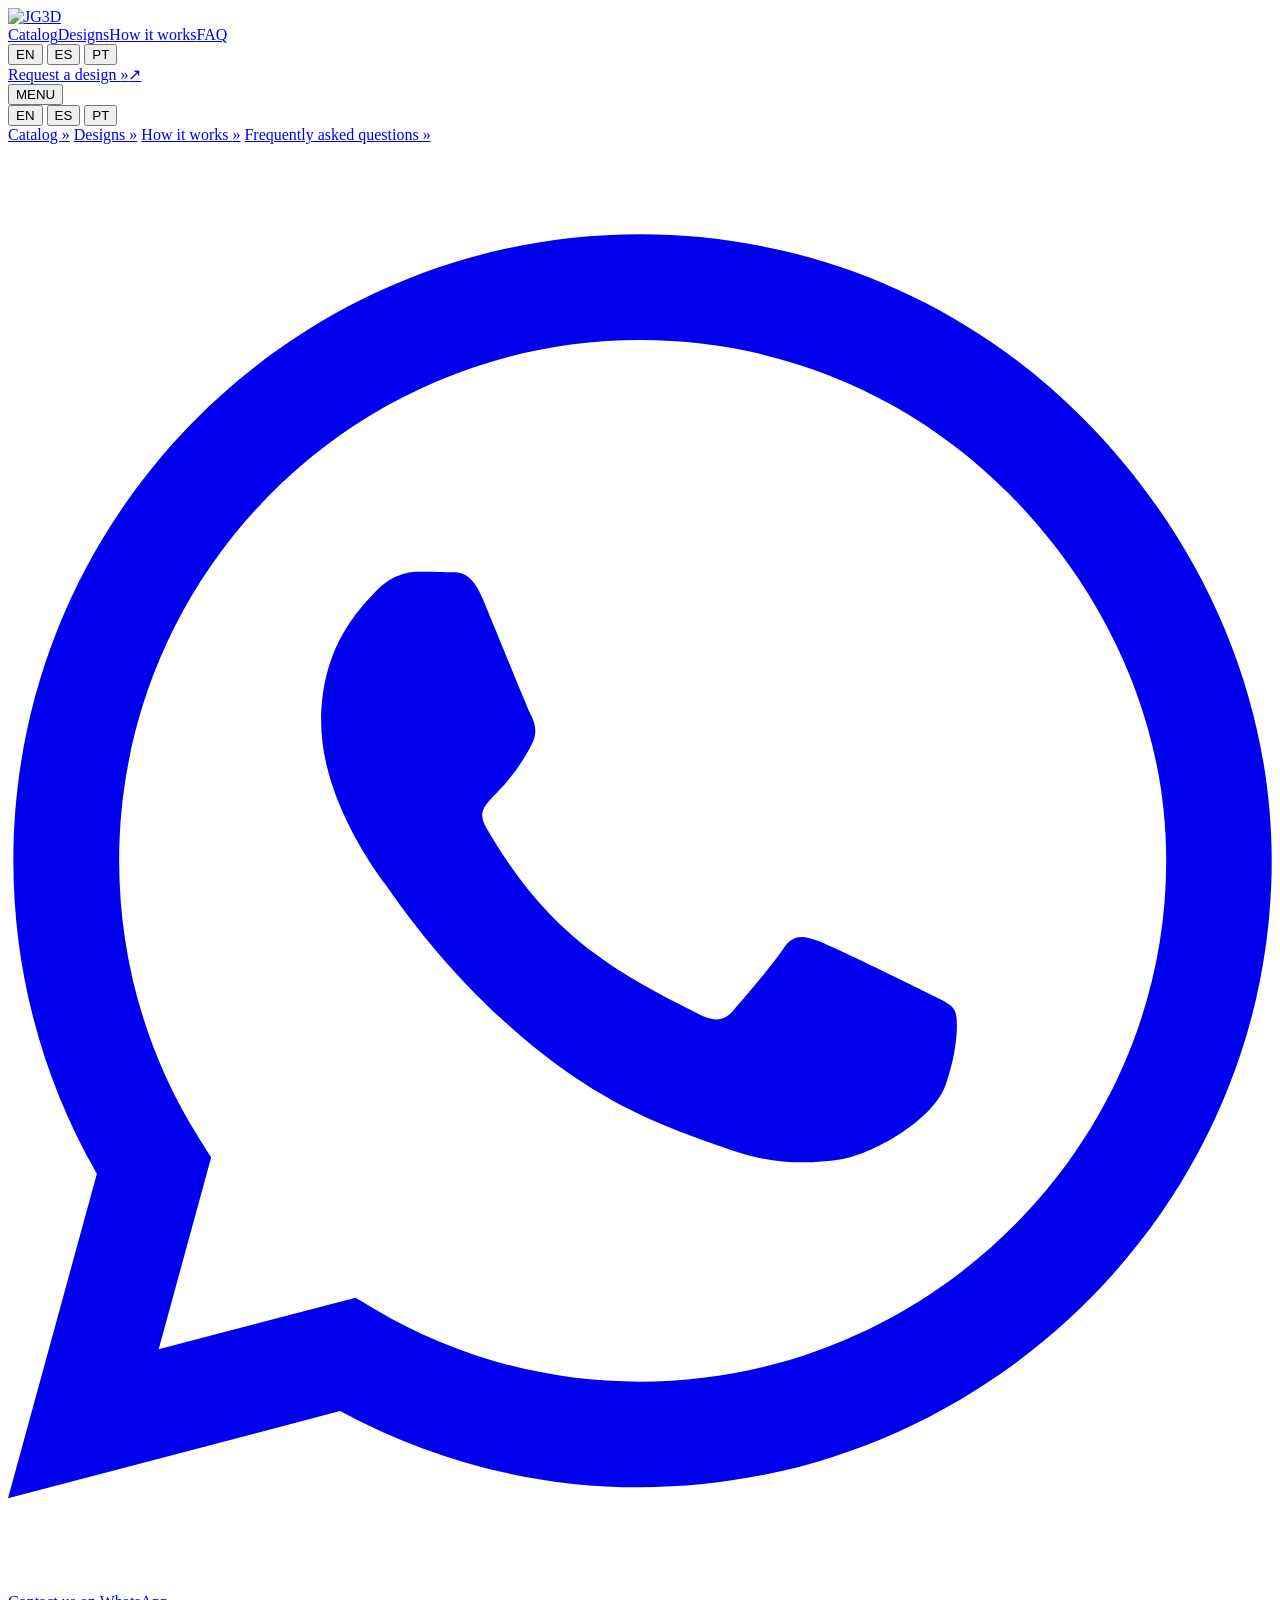
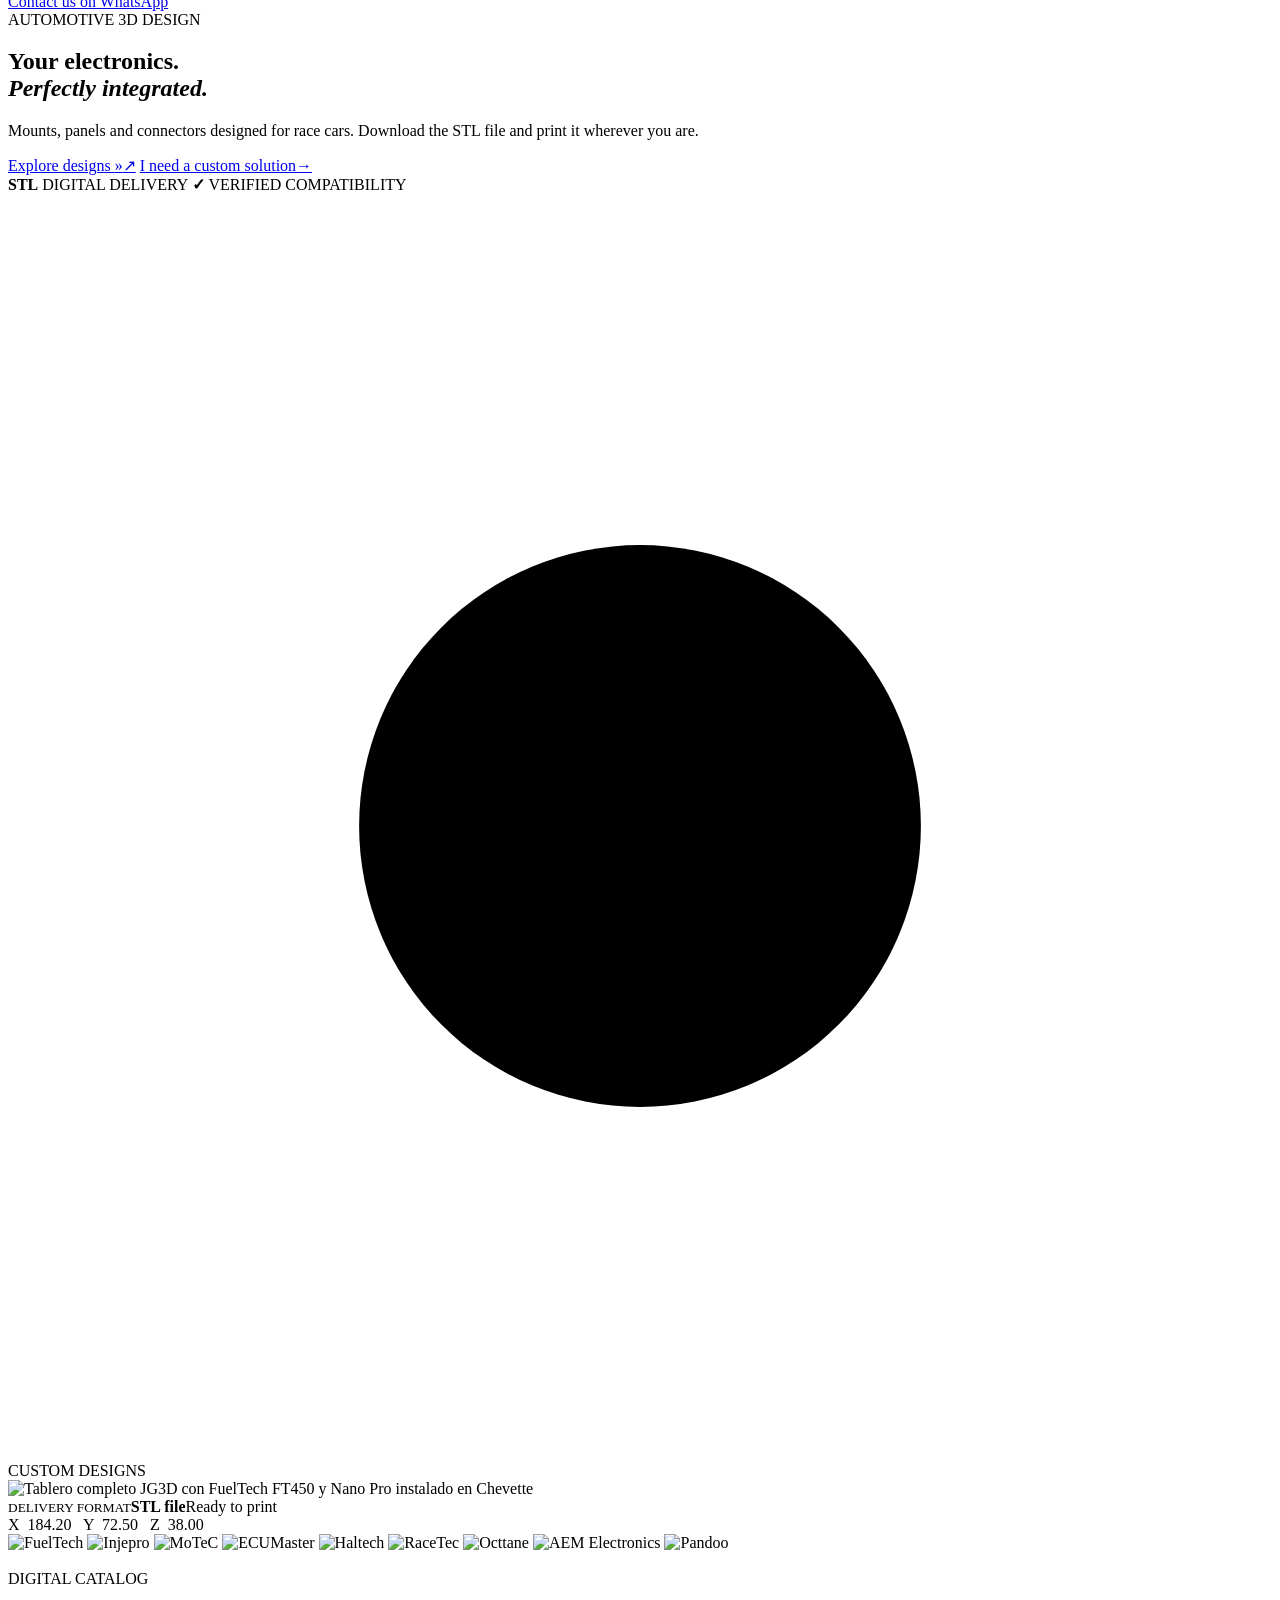
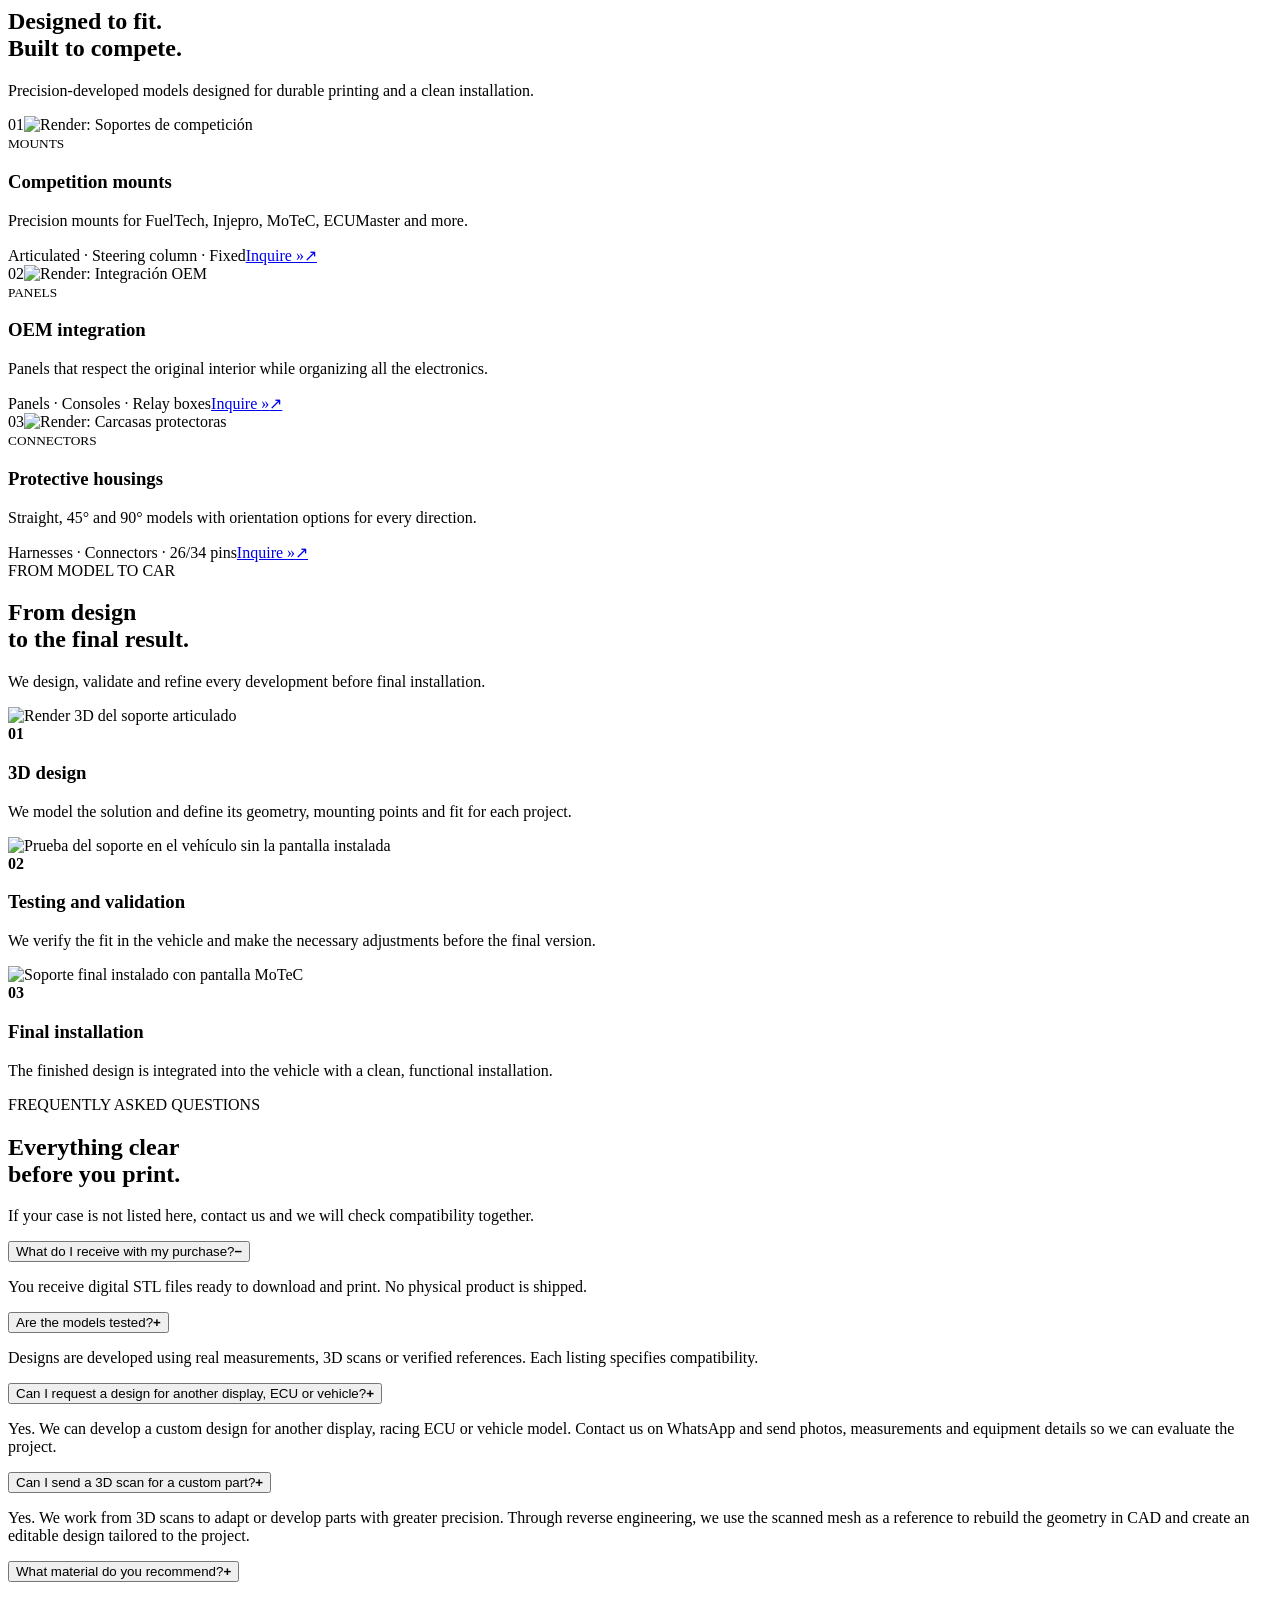
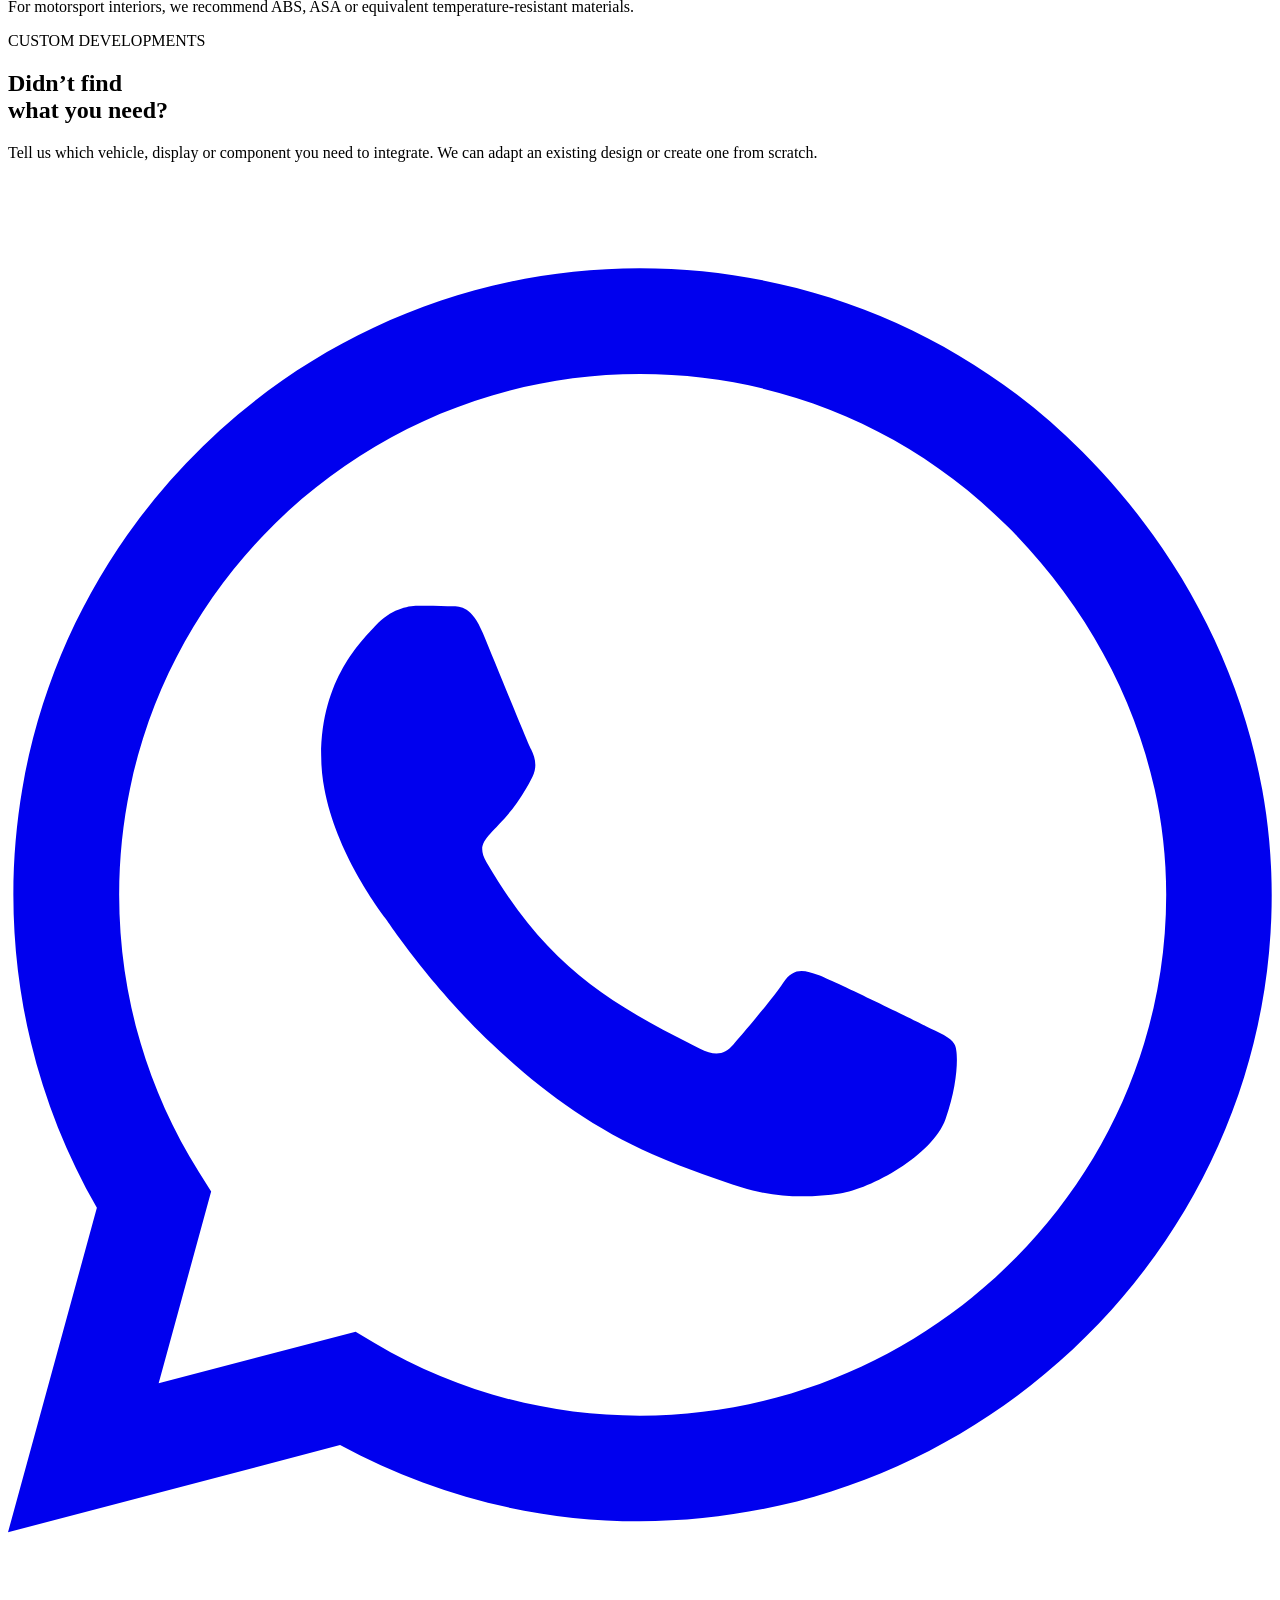
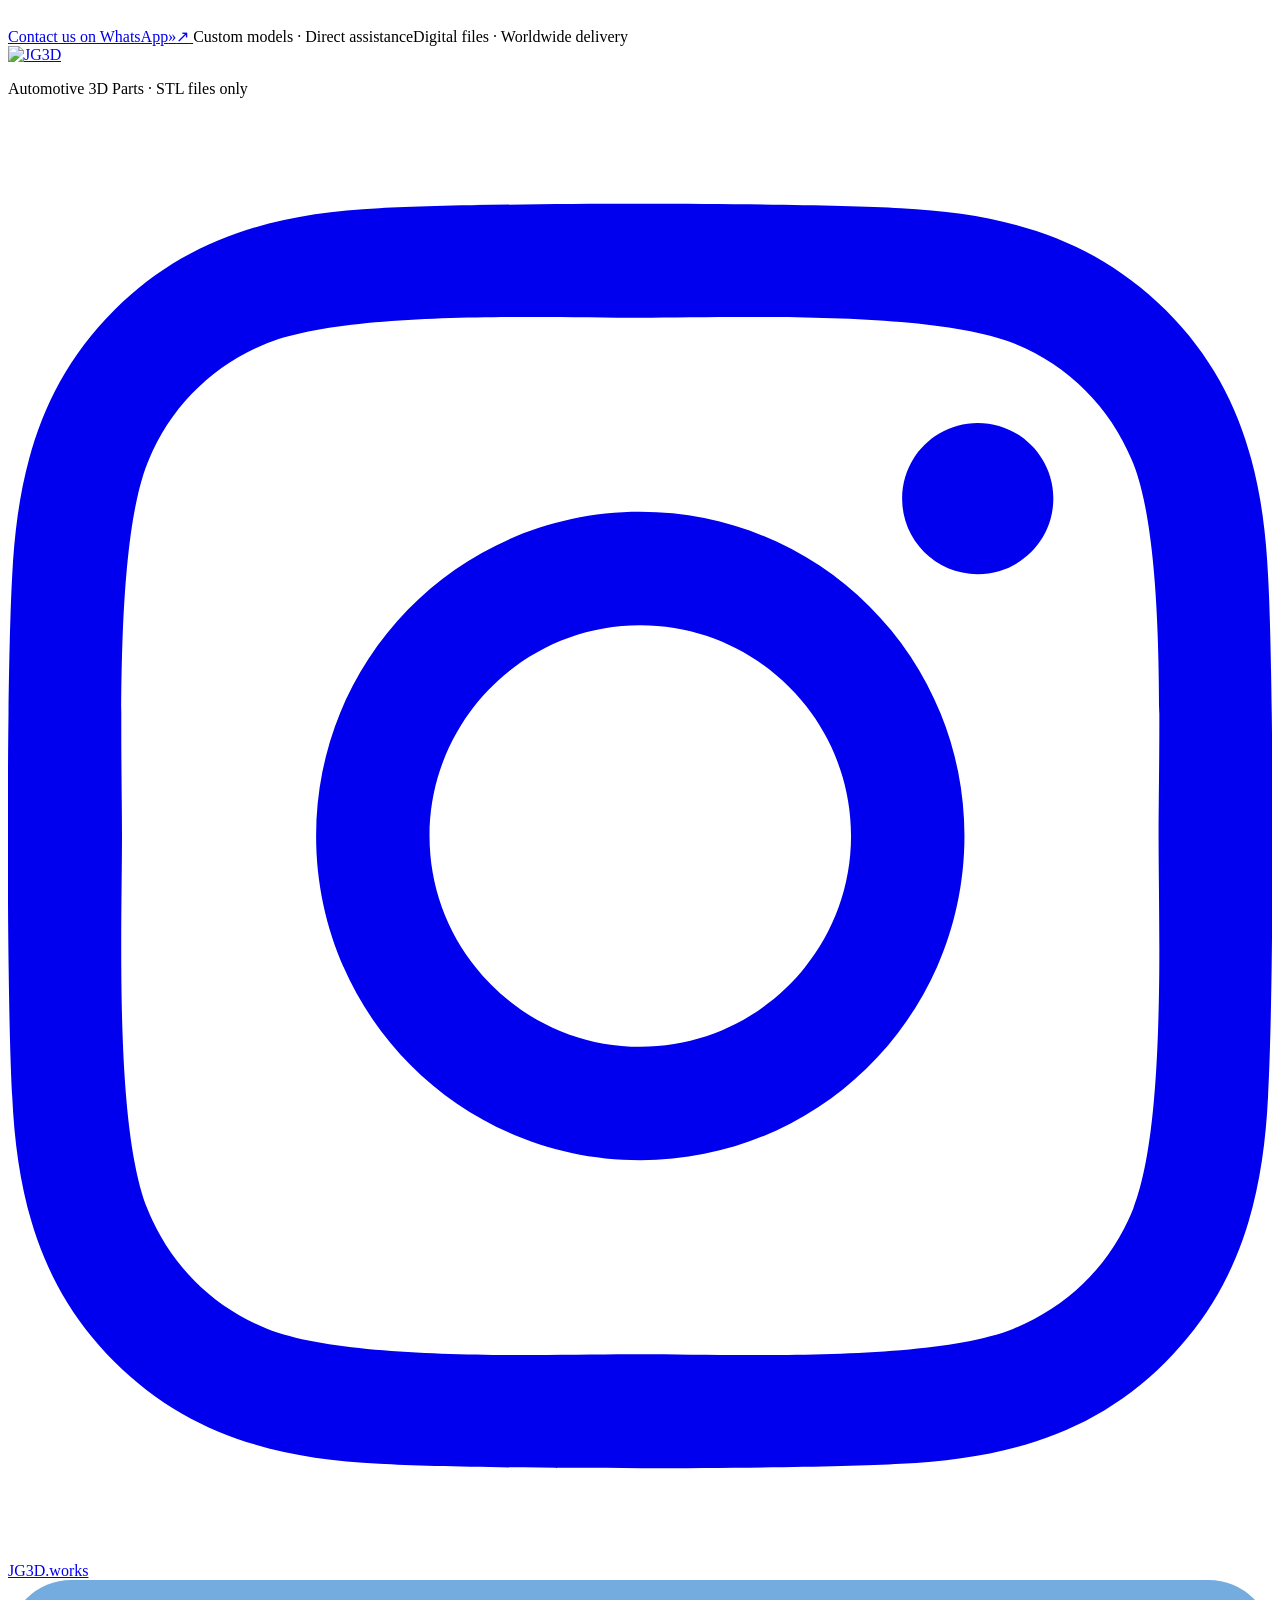
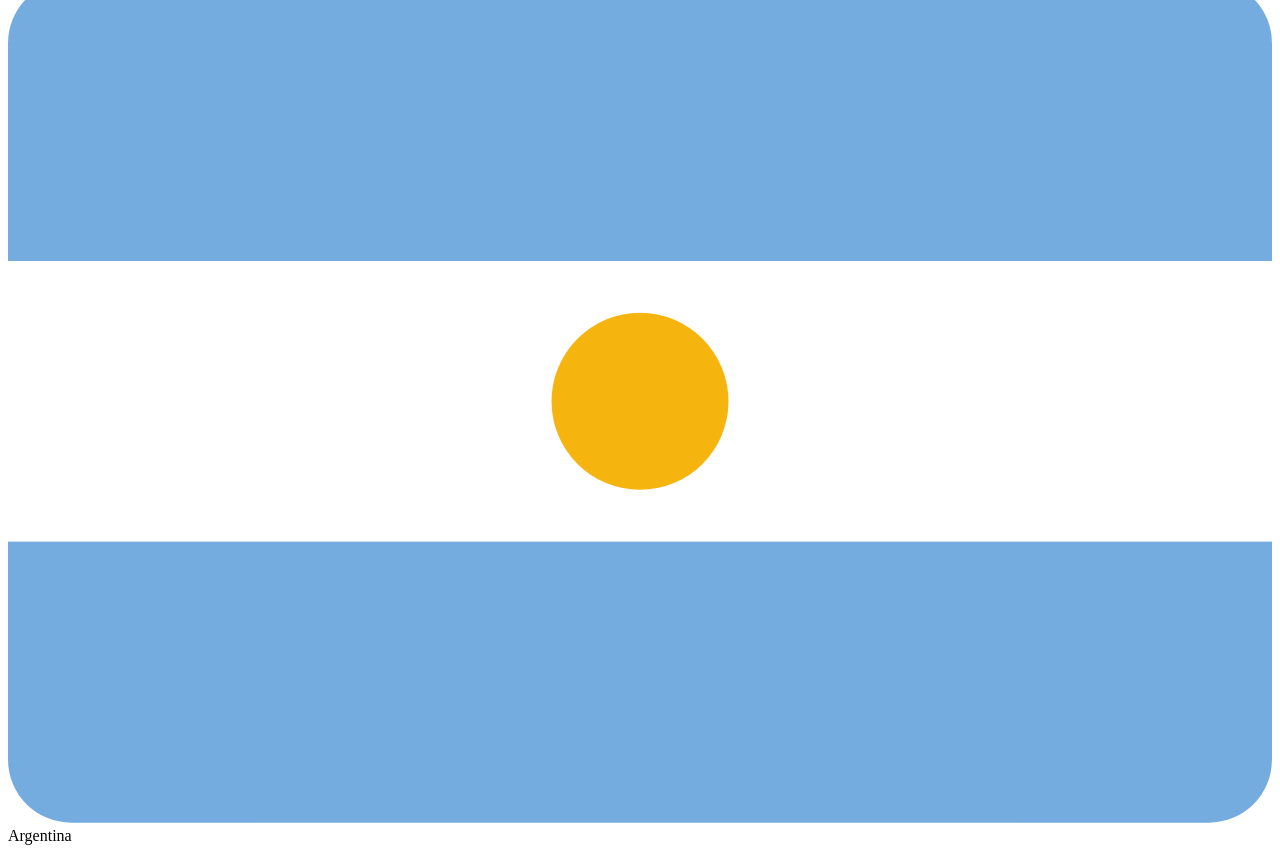
==== index.html @ 25d8c129 "Add files via upload" ====
<!doctype html>
<html lang="en">
<head>
  <meta charset="utf-8">
  <meta name="viewport" content="width=device-width, initial-scale=1">
  <meta name="description" content="Automotive mounts, panels and connectors designed in 3D. Ready-to-print STL files and custom developments.">
  <meta name="theme-color" content="#f3f1ec">
  <title>JG3D Works | Automotive 3D Design</title>
  <link rel="icon" href="favicon.svg" type="image/svg+xml">
  <link rel="stylesheet" href="styles.css">
  <script type="application/ld+json">
  {
    "@context": "https://schema.org",
    "@type": "Organization",
    "name": "JG3D Works",
    "alternateName": ["JG3D", "JG3Dworks", "JG3D.works"],
    "url": "https://jg3dworks.com/",
    "logo": "https://jg3dworks.com/assets/jg3d-logo.png",
    "sameAs": [
      "https://www.instagram.com/jg3d.works/"
    ]
  }
  </script>
  <script src="i18n.js" defer></script>
  <script src="script.js" defer></script>
</head>
<body>
  <main>
    <nav class="nav shell" aria-label="Navegación principal">
      <a class="brand brand-logo" href="#inicio" aria-label="JG3D inicio"><img src="assets/jg3d-logo.png" alt="JG3D"></a>
      <div class="navlinks">
        <a href="catalogo.html">Catálogo</a><a href="#productos">Diseños</a><a href="#proceso">Cómo funciona</a><a href="#faq">FAQ</a>
      </div>
      <div class="nav-actions">
        <div class="language-selector" role="group" aria-label="Language selector">
          <button type="button" data-language="en" aria-label="English">EN</button>
          <button type="button" data-language="es" aria-label="Español">ES</button>
          <button type="button" data-language="pt" aria-label="Português">PT</button>
        </div>
        <a class="button compact" href="#contacto">Pedir diseño <span class="arrow-symbol" aria-hidden="true"><span class="arrow-desktop">»</span><span class="arrow-mobile">↗</span></span></a>
      </div>
      <button class="mobile-menu-toggle" type="button" aria-expanded="false" aria-controls="mobile-menu">
        <span class="menu-label">MENÚ</span><span class="menu-icon" aria-hidden="true"><i></i><i></i><i></i></span>
      </button>
      <div class="mobile-menu-panel" id="mobile-menu">
        <div class="language-selector language-selector-mobile" role="group" aria-label="Language selector">
          <button type="button" data-language="en" aria-label="English">EN</button>
          <button type="button" data-language="es" aria-label="Español">ES</button>
          <button type="button" data-language="pt" aria-label="Português">PT</button>
        </div>
        <a href="catalogo.html">Catálogo <span class="mobile-menu-chevron" aria-hidden="true">»</span></a>
        <a href="#productos">Diseños <span class="mobile-menu-chevron" aria-hidden="true">»</span></a>
        <a href="#proceso">Cómo funciona <span class="mobile-menu-chevron" aria-hidden="true">»</span></a>
        <a href="#faq">Preguntas frecuentes <span class="mobile-menu-chevron" aria-hidden="true">»</span></a>
        <a class="mobile-menu-whatsapp" href="https://wa.me/5493517887769?text=Hola%20JG3D%2C%20quiero%20consultar%20por%20un%20modelo%20personalizado" target="_blank" rel="noreferrer">
          <svg viewBox="0 0 448 512" aria-hidden="true"><path fill="currentColor" d="M380.9 97.1C339 55.1 283.2 32 223.9 32c-122.4 0-222 99.6-222 222 0 39.1 10.2 77.3 29.6 111L0 480l117.7-30.9c32.4 17.7 68.9 27 106 27h.1c122.3 0 224.1-99.6 224.1-222 0-59.3-25.2-115-67-157zm-157 341.6c-33.2 0-65.7-8.9-94-25.8l-6.7-4-69.8 18.3L72 359.2l-4.4-7c-18.5-29.4-28.2-63.4-28.2-98.2 0-101.7 82.8-184.5 184.6-184.5 49.3 0 95.6 19.2 130.4 54.1 34.8 34.9 56.2 81.2 56.1 130.5 0 101.8-84.9 184.6-186.6 184.6zm101.2-138.2c-5.5-2.8-32.8-16.1-37.9-18-5.1-1.9-8.8-2.8-12.5 2.8-3.7 5.6-14.3 18-17.6 21.8-3.2 3.7-6.5 4.2-12 1.4-32.6-16.3-54-29.1-75.5-66-5.7-9.8 5.7-9.1 16.3-30.3 1.8-3.7.9-6.9-.5-9.7-1.4-2.8-12.5-30.1-17.1-41.2-4.5-10.8-9.1-9.3-12.5-9.5-3.2-.2-6.9-.2-10.6-.2-3.7 0-9.7 1.4-14.8 6.9-5.1 5.6-19.4 19-19.4 46.3 0 27.3 19.9 53.7 22.6 57.4 2.8 3.7 39.1 59.7 94.8 83.8 13.2 5.7 23.5 9.1 31.5 11.7 13.3 4.2 25.4 3.6 35 2.2 10.7-1.6 32.8-13.4 37.4-26.4 4.6-13 4.6-24.1 3.2-26.4-1.3-2.5-5-3.9-10.5-6.6z"></path></svg>
          Consultar por WhatsApp
        </a>
      </div>
    </nav>

    <section class="hero shell" id="inicio">
      <div class="hero-copy">
        <div class="eyebrow"><i></i> DISEÑO 3D AUTOMOTRIZ</div>
        <h1>Tu electrónica.<br><em>Perfectamente integrada.</em></h1>
        <p>Soportes, paneles y conectores diseñados para autos de competición. Descargá el archivo STL e imprimilo donde estés.</p>
        <div class="actions">
          <a class="button" href="#productos">Explorar diseños <span class="arrow-symbol" aria-hidden="true"><span class="arrow-desktop">»</span><span class="arrow-mobile">↗</span></span></a>
          <a class="text-link custom-design-link" href="#contacto"><span>Necesito algo personalizado</span><b aria-hidden="true">→</b></a>
        </div>
        <div class="trust">
          <span><b>STL</b> ENTREGA DIGITAL</span>
          <span><b>✓</b> COMPATIBILIDAD VERIFICADA</span>
          <span><b class="precision-target" aria-hidden="true"><svg viewBox="0 0 18 18"><circle cx="9" cy="9" r="4"></circle><path d="M9 1v4M9 13v4M1 9h4M13 9h4"></path></svg></b> DISEÑOS A MEDIDA</span>
        </div>
      </div>
      <div class="hero-visual">
        <div class="glow"></div>
        <img src="assets/hero-ft450-full-red.png" alt="Tablero completo JG3D con FuelTech FT450 y Nano Pro instalado en Chevette">
        <div class="float-card"><small>FORMATO DE ENTREGA</small><strong>Archivo STL</strong><span>Listo para imprimir</span></div>
        <div class="axis">X&nbsp; 184.20 &nbsp; Y&nbsp; 72.50 &nbsp; Z&nbsp; 38.00</div>
      </div>
    </section>

    <div class="ticker" aria-label="Marcas compatibles">
      <div class="ticker-track">
        <div class="ticker-group">
          <span class="ticker-brand ticker-fueltech"><i aria-hidden="true"></i><span class="ticker-logo"><img src="assets/brand-fueltech.png" alt="FuelTech"></span></span>
          <span class="ticker-brand ticker-injepro"><i aria-hidden="true"></i><span class="ticker-logo"><img src="assets/brand-injepro.png" alt="Injepro"></span></span>
          <span class="ticker-brand ticker-motec"><i aria-hidden="true"></i><span class="ticker-logo"><img src="assets/brand-motec.png" alt="MoTeC"></span></span>
          <span class="ticker-brand ticker-ecumaster"><i aria-hidden="true"></i><span class="ticker-logo"><img src="assets/brand-ecumaster.svg" alt="ECUMaster"></span></span>
          <span class="ticker-brand ticker-haltech"><i aria-hidden="true"></i><span class="ticker-logo"><img src="assets/brand-haltech.svg" alt="Haltech"></span></span>
          <span class="ticker-brand ticker-racetec"><i aria-hidden="true"></i><span class="ticker-logo"><img src="assets/brand-racetec.png" alt="RaceTec"></span></span>
          <span class="ticker-brand ticker-octtane"><i aria-hidden="true"></i><span class="ticker-logo"><img src="assets/brand-octtane.png" alt="Octtane"></span></span>
          <span class="ticker-brand ticker-aem"><i aria-hidden="true"></i><span class="ticker-logo"><img src="assets/brand-aem.png" alt="AEM Electronics"></span></span>
          <span class="ticker-brand ticker-pandoo"><i aria-hidden="true"></i><span class="ticker-logo"><img src="assets/brand-pandoo.png" alt="Pandoo"></span></span>
        </div>
        <div class="ticker-group" aria-hidden="true">
          <span class="ticker-brand ticker-fueltech"><i></i><span class="ticker-logo"><img src="assets/brand-fueltech.png" alt=""></span></span>
          <span class="ticker-brand ticker-injepro"><i></i><span class="ticker-logo"><img src="assets/brand-injepro.png" alt=""></span></span>
          <span class="ticker-brand ticker-motec"><i></i><span class="ticker-logo"><img src="assets/brand-motec.png" alt=""></span></span>
          <span class="ticker-brand ticker-ecumaster"><i></i><span class="ticker-logo"><img src="assets/brand-ecumaster.svg" alt=""></span></span>
          <span class="ticker-brand ticker-haltech"><i></i><span class="ticker-logo"><img src="assets/brand-haltech.svg" alt=""></span></span>
          <span class="ticker-brand ticker-racetec"><i></i><span class="ticker-logo"><img src="assets/brand-racetec.png" alt=""></span></span>
          <span class="ticker-brand ticker-octtane"><i></i><span class="ticker-logo"><img src="assets/brand-octtane.png" alt=""></span></span>
          <span class="ticker-brand ticker-aem"><i></i><span class="ticker-logo"><img src="assets/brand-aem.png" alt=""></span></span>
          <span class="ticker-brand ticker-pandoo"><i></i><span class="ticker-logo"><img src="assets/brand-pandoo.png" alt=""></span></span>
        </div>
      </div>
    </div>

    <section class="section shell" id="productos">
      <div class="section-head"><div><div class="eyebrow">CATÁLOGO DIGITAL</div><h2>Diseñado para encajar.<br>Creado para competir.</h2></div><p>Modelos desarrollados con precisión, pensados para una impresión resistente y una instalación limpia.</p></div>
      <div class="products">
        <article class="product">
          <div class="product-image"><span>01</span><img src="assets/support-real-red.png" alt="Render: Soportes de competición" loading="lazy"></div>
          <div class="product-info"><small>SOPORTES</small><h3>Soportes de competición</h3><p>Montajes precisos para FuelTech, Injepro, MoTeC, ECUMaster y más.</p><div><span>Articulados · De columna · Fijos</span><a href="#contacto">Consultar <span class="arrow-desktop" aria-hidden="true">»</span><span class="arrow-mobile" aria-hidden="true">↗</span></a></div></div>
        </article>
        <article class="product">
          <div class="product-image"><span>02</span><img src="assets/chevette-panel-red.png" alt="Render: Integración OEM" loading="lazy"></div>
          <div class="product-info"><small>PANELES</small><h3>Integración OEM</h3><p>Paneles que respetan el interior original y organizan toda la electrónica.</p><div><span>Paneles · Consolas · Cajas de relés</span><a href="#contacto">Consultar <span class="arrow-desktop" aria-hidden="true">»</span><span class="arrow-mobile" aria-hidden="true">↗</span></a></div></div>
        </article>
        <article class="product">
          <div class="product-image"><span>03</span><img src="assets/harness-real-red.png" alt="Render: Carcasas protectoras" loading="lazy"></div>
          <div class="product-info"><small>CONECTORES</small><h3>Carcasas protectoras</h3><p>Modelos rectos, a 45° y 90° con orientación disponible para todas las direcciones.</p><div><span>Ramales · Conectores · 26/34 vías</span><a href="#contacto">Consultar <span class="arrow-desktop" aria-hidden="true">»</span><span class="arrow-mobile" aria-hidden="true">↗</span></a></div></div>
        </article>
      </div>
    </section>

    <section class="process" id="proceso"><div class="shell">
      <div class="section-head light"><div><div class="eyebrow">DEL MODELO AL AUTO</div><h2>Del diseño<br>al resultado final.</h2></div><p>Diseñamos, validamos y ajustamos cada desarrollo antes de llegar a la instalación final.</p></div>
      <div class="steps process-steps">
        <div class="step process-step process-step-1"><div class="step-image"><img class="step-image-main" src="assets/process-01.webp" alt="Render 3D del soporte articulado" loading="lazy"></div><i class="step-line"></i><b>01</b><h3>Diseño 3D</h3><p>Modelamos la solución y definimos geometría, fijaciones y ajuste para cada proyecto.</p></div>
        <div class="step process-step process-step-2"><div class="step-image step-image-portrait"><img class="step-image-main" src="assets/process-02.webp" alt="Prueba del soporte en el vehículo sin la pantalla instalada" loading="lazy"></div><i class="step-line"></i><b>02</b><h3>Prueba y validación</h3><p>Comprobamos el encastre en el vehículo y realizamos los ajustes necesarios antes de la versión final.</p></div>
        <div class="step process-step process-step-3"><div class="step-image"><img class="step-image-main" src="assets/process-03.webp" alt="Soporte final instalado con pantalla MoTeC" loading="lazy"></div><i class="step-line"></i><b>03</b><h3>Instalación final</h3><p>El diseño terminado queda integrado en el vehículo, con una instalación limpia y funcional.</p></div>
      </div>
    </div></section>

    <section class="section faq shell" id="faq">
      <div><div class="eyebrow">PREGUNTAS FRECUENTES</div><h2>Todo claro antes<br>de imprimir.</h2><p>Si tu caso no aparece acá, escribinos y revisamos juntos la compatibilidad.</p></div>
      <div class="accordion">
        <div class="faq-item open"><button type="button" aria-expanded="true" aria-controls="faq-answer-0"><span>¿Qué recibo con la compra?</span><b aria-hidden="true">−</b></button><div class="faq-answer open" id="faq-answer-0"><div><p>Recibís archivos STL digitales listos para descargar e imprimir. No se envía un producto físico.</p></div></div></div>
        <div class="faq-item"><button type="button" aria-expanded="false" aria-controls="faq-answer-1"><span>¿Los modelos están probados?</span><b aria-hidden="true">+</b></button><div class="faq-answer" id="faq-answer-1"><div><p>Los diseños se desarrollan con medidas reales, escaneos 3D o referencias verificadas. Cada publicación indica su compatibilidad.</p></div></div></div>
        <div class="faq-item"><button type="button" aria-expanded="false" aria-controls="faq-answer-2"><span>¿Puedo pedir un diseño para otra pantalla, ECU o vehículo?</span><b aria-hidden="true">+</b></button><div class="faq-answer" id="faq-answer-2"><div><p>Sí. Podemos desarrollar un diseño personalizado para otra pantalla, computadora de competición o modelo de vehículo. Contactanos por WhatsApp y envianos fotos, medidas y los detalles del equipo para evaluar el proyecto.</p></div></div></div>
        <div class="faq-item"><button type="button" aria-expanded="false" aria-controls="faq-answer-3"><span>¿Puedo enviar un escaneo 3D para desarrollar una pieza personalizada?</span><b aria-hidden="true">+</b></button><div class="faq-answer" id="faq-answer-3"><div><p>Sí. Trabajamos a partir de escaneos 3D para adaptar o desarrollar piezas con mayor precisión. Mediante ingeniería inversa, utilizamos la malla escaneada como referencia para reconstruir la geometría en CAD y crear un diseño editable, ajustado a las necesidades del proyecto.</p></div></div></div>
        <div class="faq-item"><button type="button" aria-expanded="false" aria-controls="faq-answer-4"><span>¿Qué material recomiendan?</span><b aria-hidden="true">+</b></button><div class="faq-answer" id="faq-answer-4"><div><p>Para interiores de competición recomendamos ABS, ASA o materiales equivalentes resistentes a temperatura.</p></div></div></div>
      </div>
    </section>

    <section class="contact shell" id="contacto">
      <div class="contact-copy"><div class="eyebrow"><i></i> DESARROLLOS PERSONALIZADOS</div><h2>¿No encontraste<br>lo que buscabas?</h2><p>Contanos qué vehículo, pantalla o componente necesitás integrar. Podemos adaptar un diseño o crear uno desde cero.</p></div>
      <div class="contact-actions">
        <a class="button light-button whatsapp-button" href="https://wa.me/5493517887769?text=Hola%20JG3D%2C%20quiero%20consultar%20por%20un%20modelo%20personalizado" target="_blank" rel="noreferrer">
          <svg viewBox="0 0 448 512" aria-hidden="true"><path fill="currentColor" d="M380.9 97.1C339 55.1 283.2 32 223.9 32c-122.4 0-222 99.6-222 222 0 39.1 10.2 77.3 29.6 111L0 480l117.7-30.9c32.4 17.7 68.9 27 106 27h.1c122.3 0 224.1-99.6 224.1-222 0-59.3-25.2-115-67-157zm-157 341.6c-33.2 0-65.7-8.9-94-25.8l-6.7-4-69.8 18.3L72 359.2l-4.4-7c-18.5-29.4-28.2-63.4-28.2-98.2 0-101.7 82.8-184.5 184.6-184.5 49.3 0 95.6 19.2 130.4 54.1 34.8 34.9 56.2 81.2 56.1 130.5 0 101.8-84.9 184.6-186.6 184.6zm101.2-138.2c-5.5-2.8-32.8-16.1-37.9-18-5.1-1.9-8.8-2.8-12.5 2.8-3.7 5.6-14.3 18-17.6 21.8-3.2 3.7-6.5 4.2-12 1.4-32.6-16.3-54-29.1-75.5-66-5.7-9.8 5.7-9.1 16.3-30.3 1.8-3.7.9-6.9-.5-9.7-1.4-2.8-12.5-30.1-17.1-41.2-4.5-10.8-9.1-9.3-12.5-9.5-3.2-.2-6.9-.2-10.6-.2-3.7 0-9.7 1.4-14.8 6.9-5.1 5.6-19.4 19-19.4 46.3 0 27.3 19.9 53.7 22.6 57.4 2.8 3.7 39.1 59.7 94.8 83.8 13.2 5.7 23.5 9.1 31.5 11.7 13.3 4.2 25.4 3.6 35 2.2 10.7-1.6 32.8-13.4 37.4-26.4 4.6-13 4.6-24.1 3.2-26.4-1.3-2.5-5-3.9-10.5-6.6z"></path></svg>
          <span>Consultar por WhatsApp</span><span class="arrow-symbol" aria-hidden="true"><span class="arrow-desktop">»</span><span class="arrow-mobile">↗</span></span>
        </a>
        <span>Modelos personalizados · Atención directa</span><span>Archivos digitales · Entrega global</span>
      </div>
    </section>

    <footer class="footer shell">
      <a class="brand brand-logo footer-logo" href="#inicio"><img src="assets/jg3d-logo.png" alt="JG3D"></a>
      <p>Automotive 3D Parts · STL files only</p>
      <div class="footer-social">
        <a class="instagram-link" href="https://instagram.com/JG3D.works" target="_blank" rel="noreferrer" aria-label="Abrir JG3D.works en Instagram"><svg class="instagram-icon" viewBox="0 0 448 512" aria-hidden="true"><path fill="currentColor" d="M224.1 141c-63.6 0-114.9 51.3-114.9 114.9s51.3 114.9 114.9 114.9S339 319.5 339 255.9 287.7 141 224.1 141zm0 189.6c-41.1 0-74.7-33.5-74.7-74.7s33.5-74.7 74.7-74.7 74.7 33.5 74.7 74.7-33.6 74.7-74.7 74.7zm146.4-194.3c0 14.9-12 26.8-26.8 26.8-14.9 0-26.8-12-26.8-26.8s12-26.8 26.8-26.8 26.8 12 26.8 26.8zm76.1 27.2c-1.7-35.9-9.9-67.7-36.2-93.9-26.2-26.2-58-34.4-93.9-36.2-37-2.1-147.9-2.1-184.9 0-35.8 1.7-67.6 9.9-93.9 36.1S3.3 127.5 1.5 163.4c-2.1 37-2.1 147.9 0 184.9 1.7 35.9 9.9 67.7 36.2 93.9s58 34.4 93.9 36.2c37 2.1 147.9 2.1 184.9 0 35.9-1.7 67.7-9.9 93.9-36.2 26.2-26.2 34.4-58 36.2-93.9 2.1-37 2.1-147.8 0-184.8zM398.8 388c-7.8 19.6-22.9 34.7-42.6 42.6-29.5 11.7-99.5 9-132.1 9s-102.7 2.6-132.1-9c-19.6-7.8-34.7-22.9-42.6-42.6-11.7-29.5-9-99.5-9-132.1s-2.6-102.7 9-132.1c7.8-19.6 22.9-34.7 42.6-42.6 29.5-11.7 99.5-9 132.1-9s102.7-2.6 132.1 9c19.6 7.8 34.7 22.9 42.6 42.6 11.7 29.5 9 99.5 9 132.1s2.7 102.7-9 132.1z"></path></svg><span>JG3D.works</span></a>
        <span class="country"><svg class="argentina-flag" viewBox="0 0 30 20" role="img" aria-label="Bandera de Argentina"><rect width="30" height="20" rx="1.5" fill="#74ACDF"></rect><rect y="6.67" width="30" height="6.66" fill="#fff"></rect><circle cx="15" cy="10" r="2.1" fill="#F6B40E"></circle></svg>Argentina</span>
      </div>
    </footer>
  </main>
  <!--Start of Tawk.to Script-->
<script type="text/javascript">
var Tawk_API=Tawk_API||{}, Tawk_LoadStart=new Date();
(function(){
var s1=document.createElement("script"),s0=document.getElementsByTagName("script")[0];
s1.async=true;
s1.src='https://embed.tawk.to/6a5f9734fbe1311d44c8bfa2/1ju2md9vf';
s1.charset='UTF-8';
s1.setAttribute('crossorigin','*');
s0.parentNode.insertBefore(s1,s0);
})();
</script>
<!--End of Tawk.to Script-->
</body>
</html>
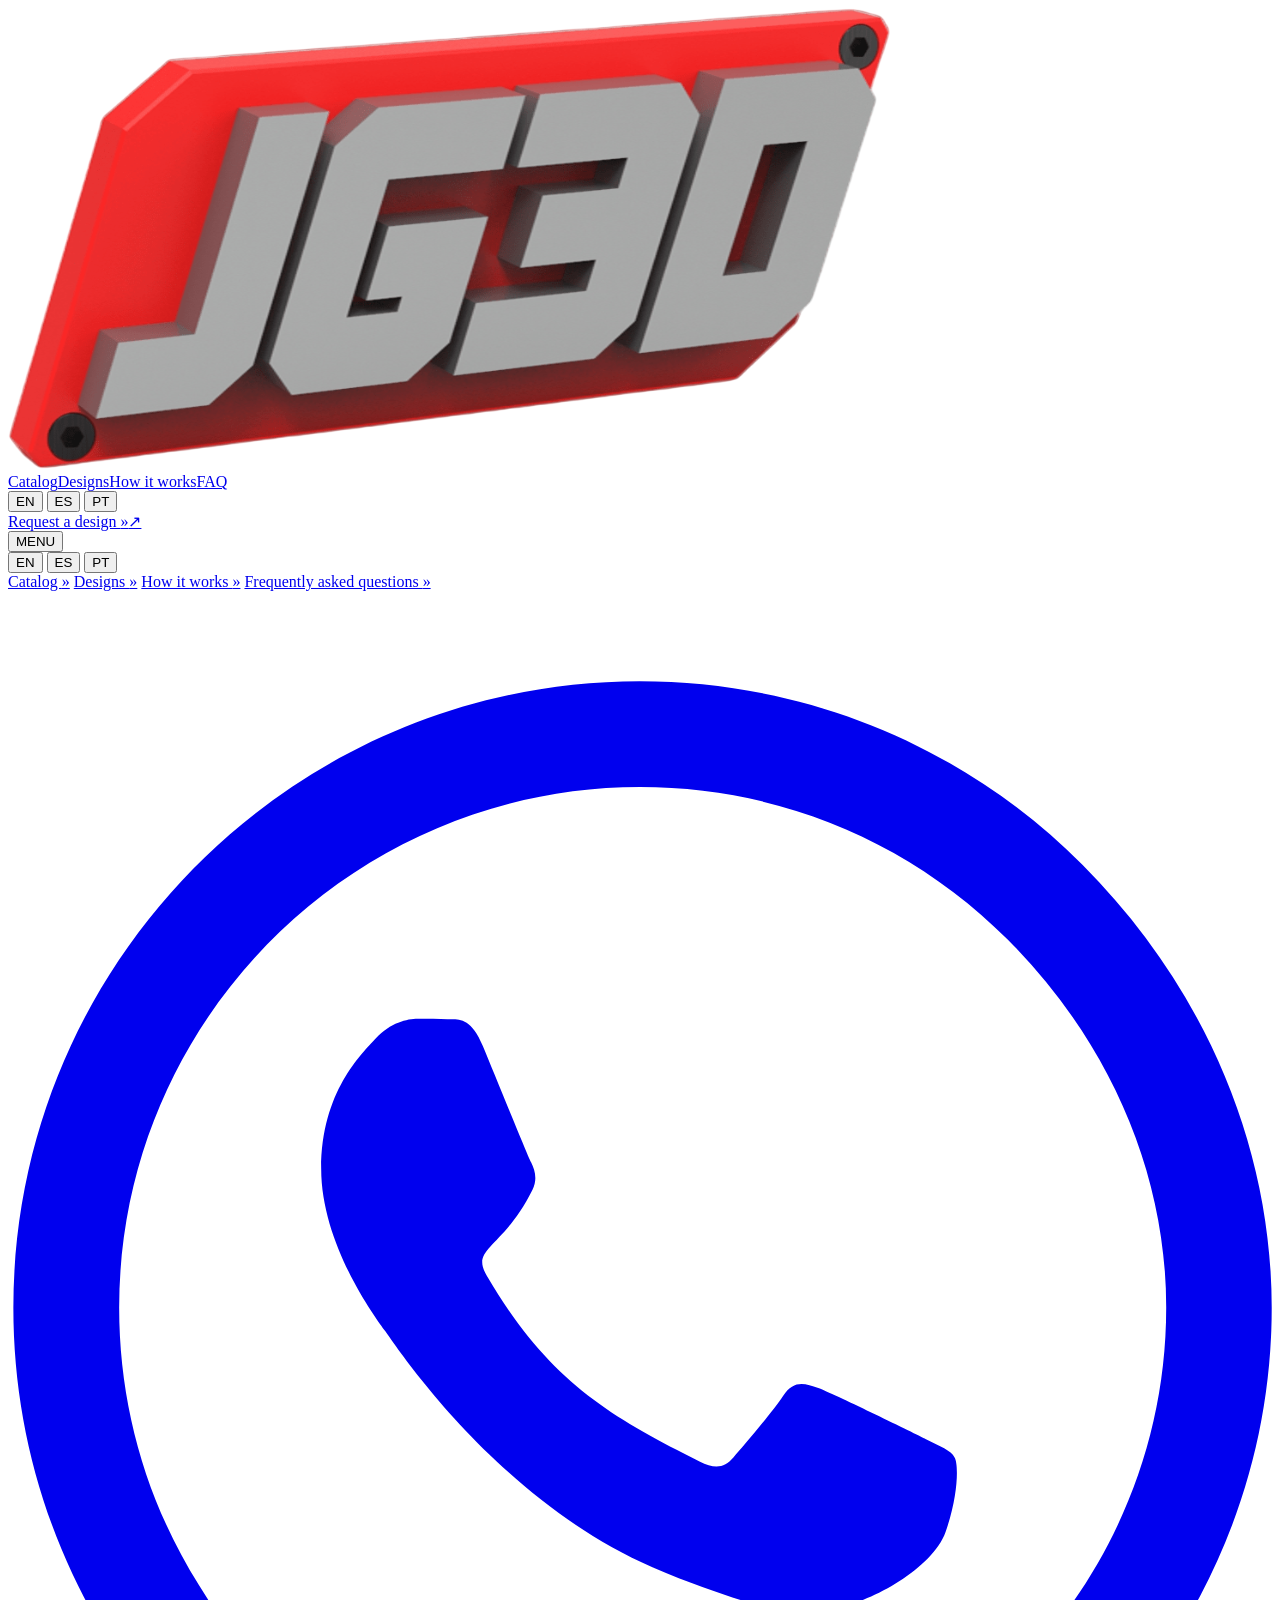
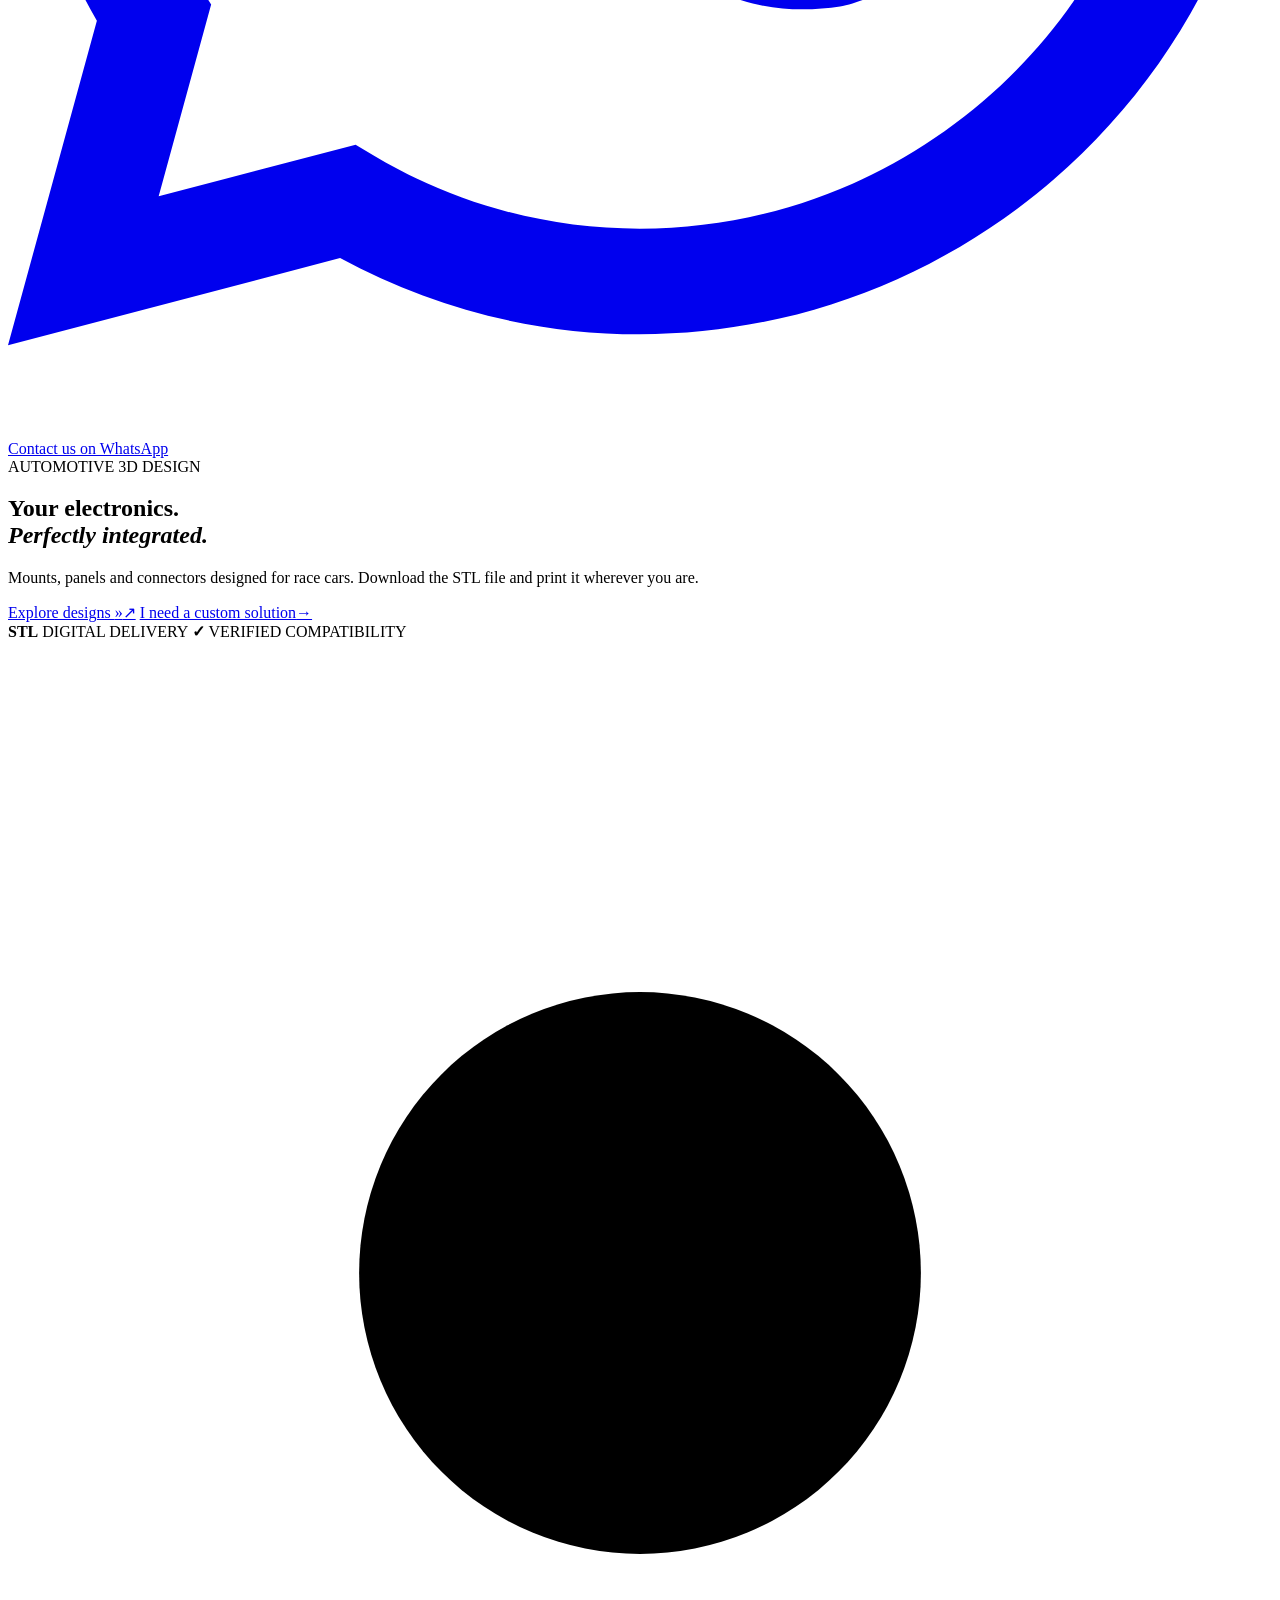
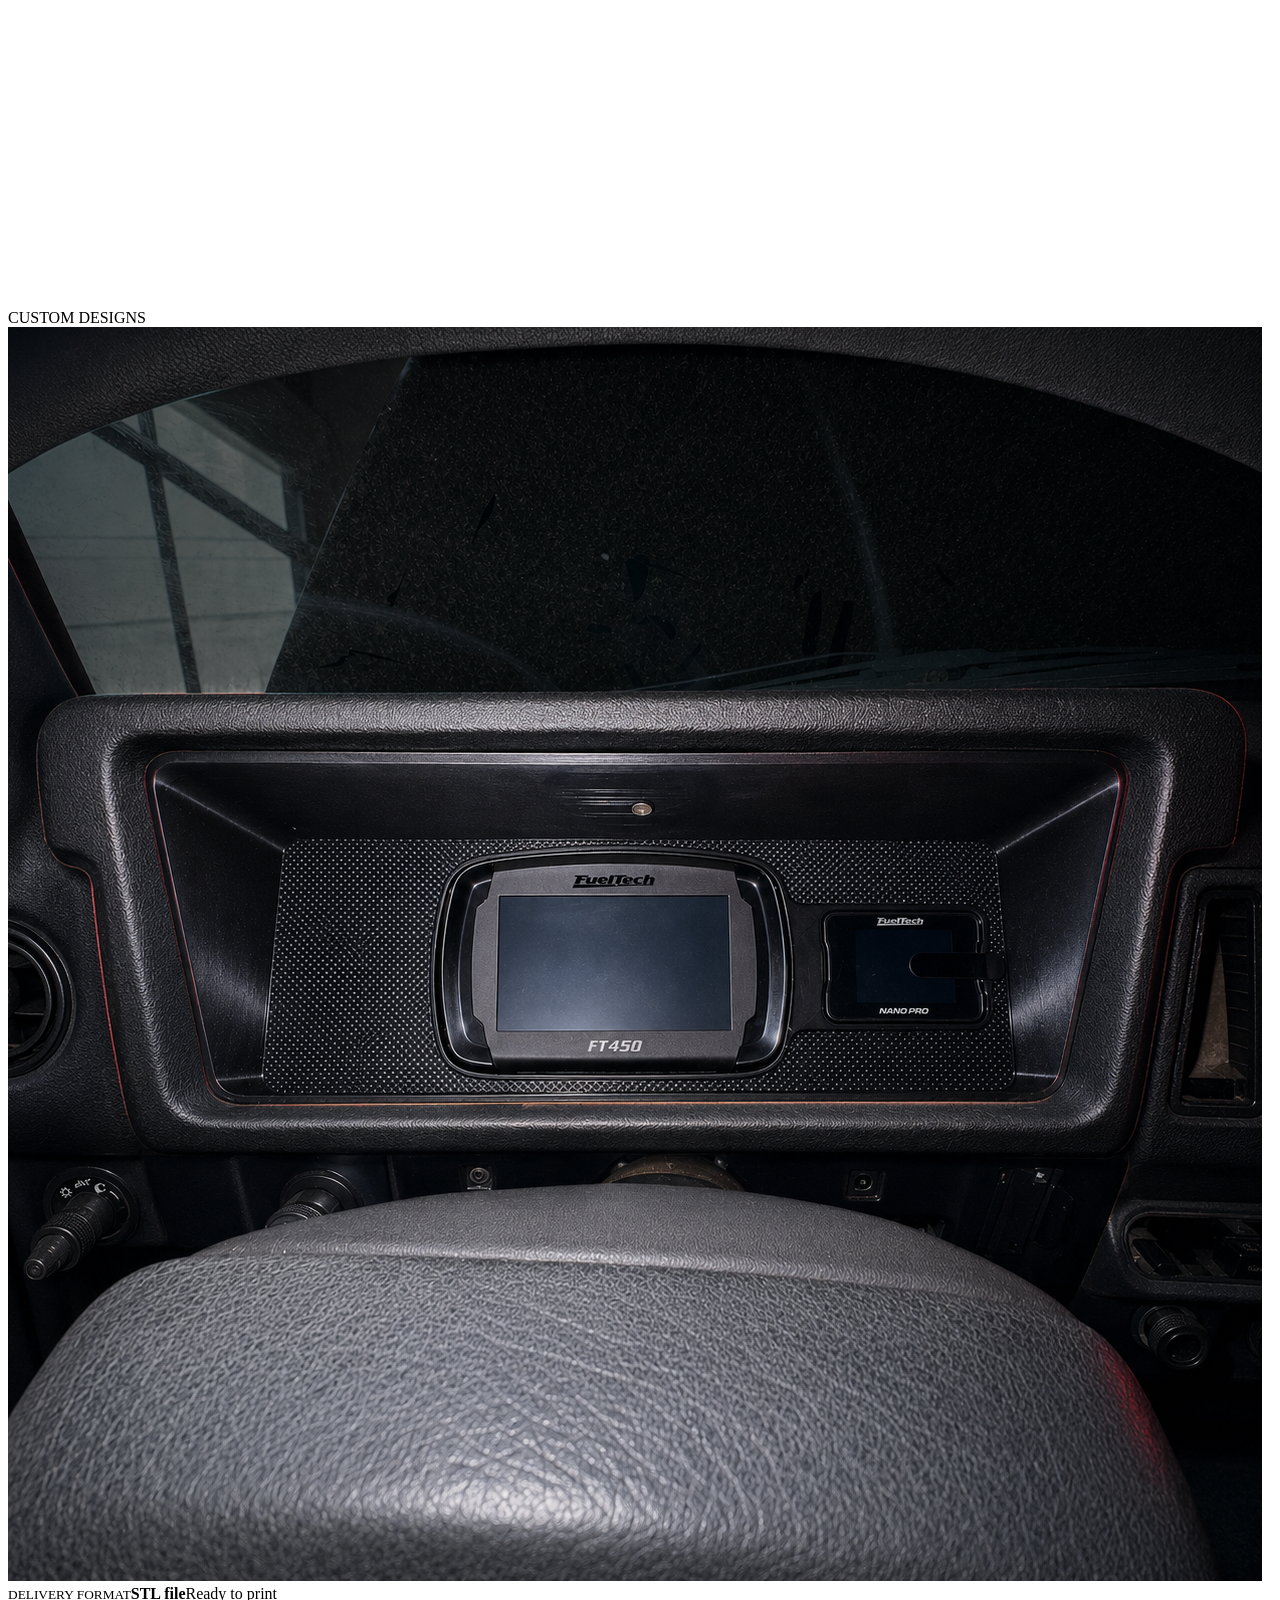
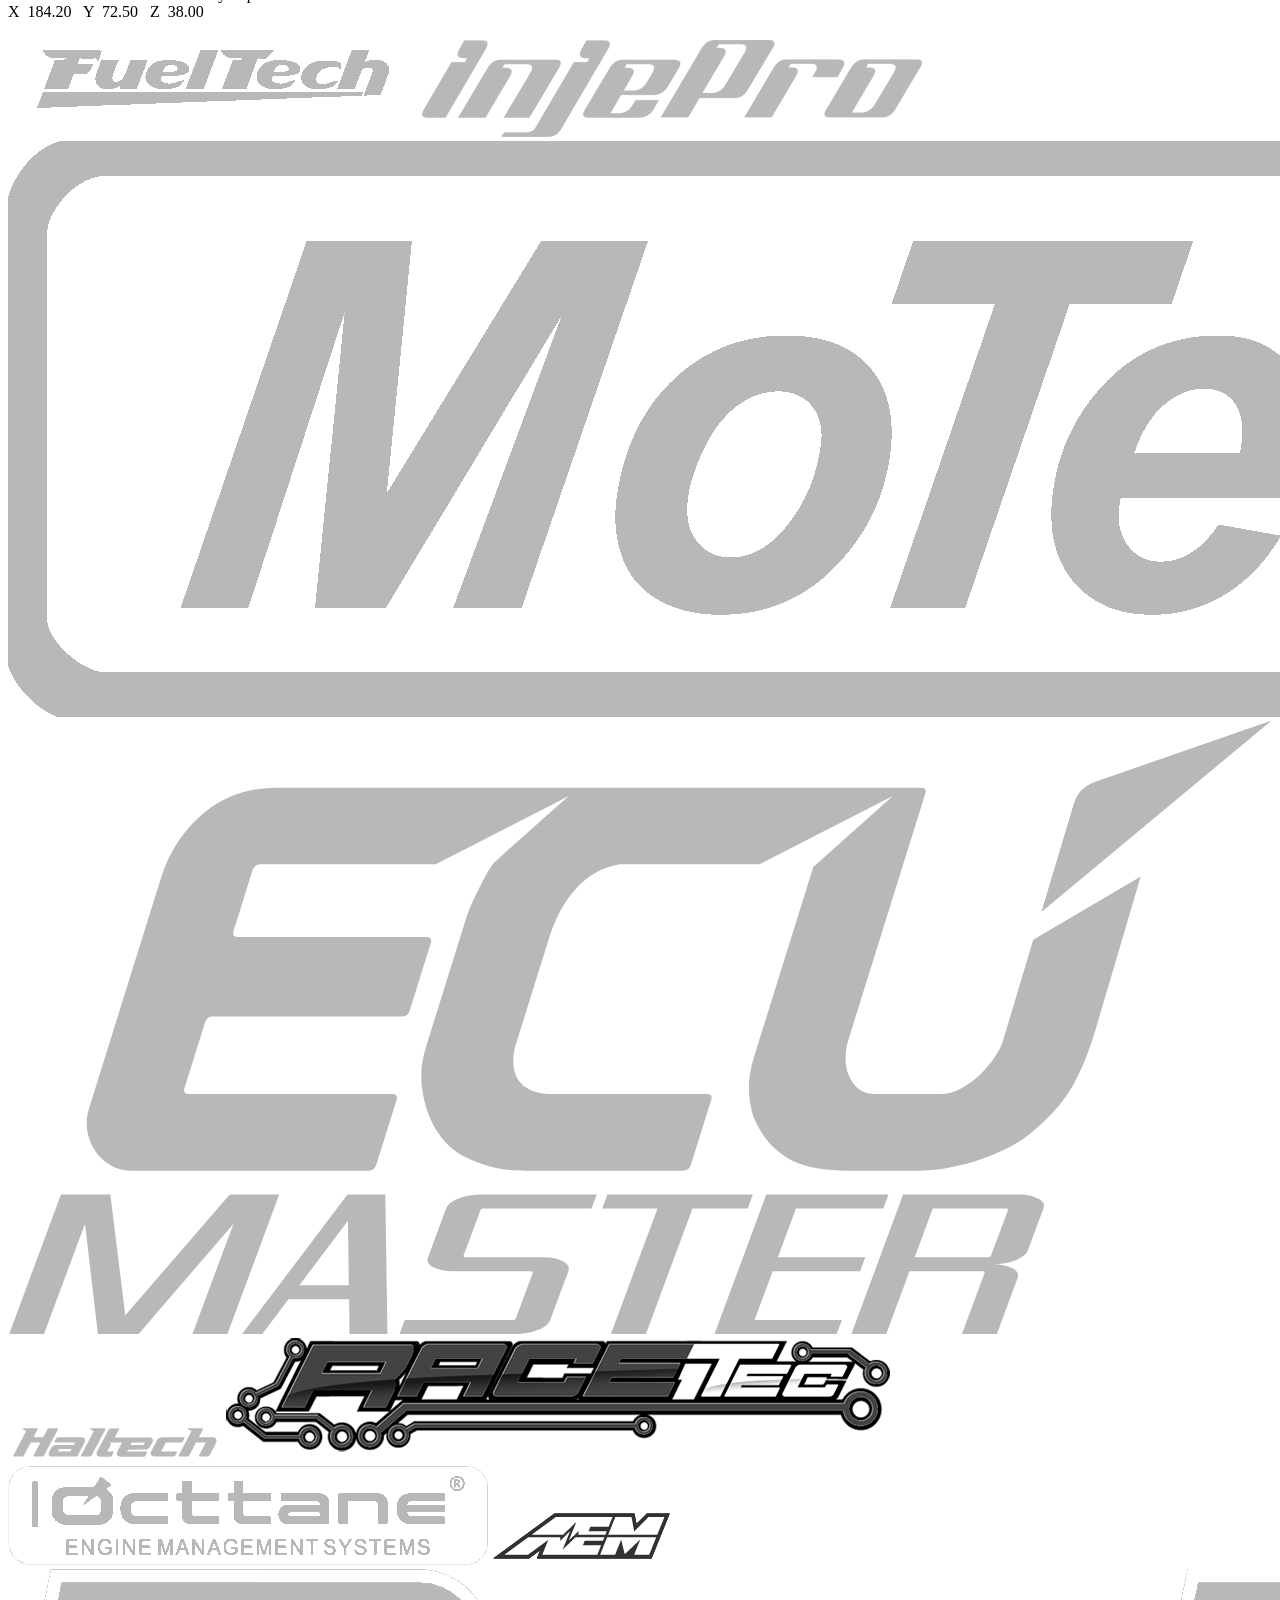
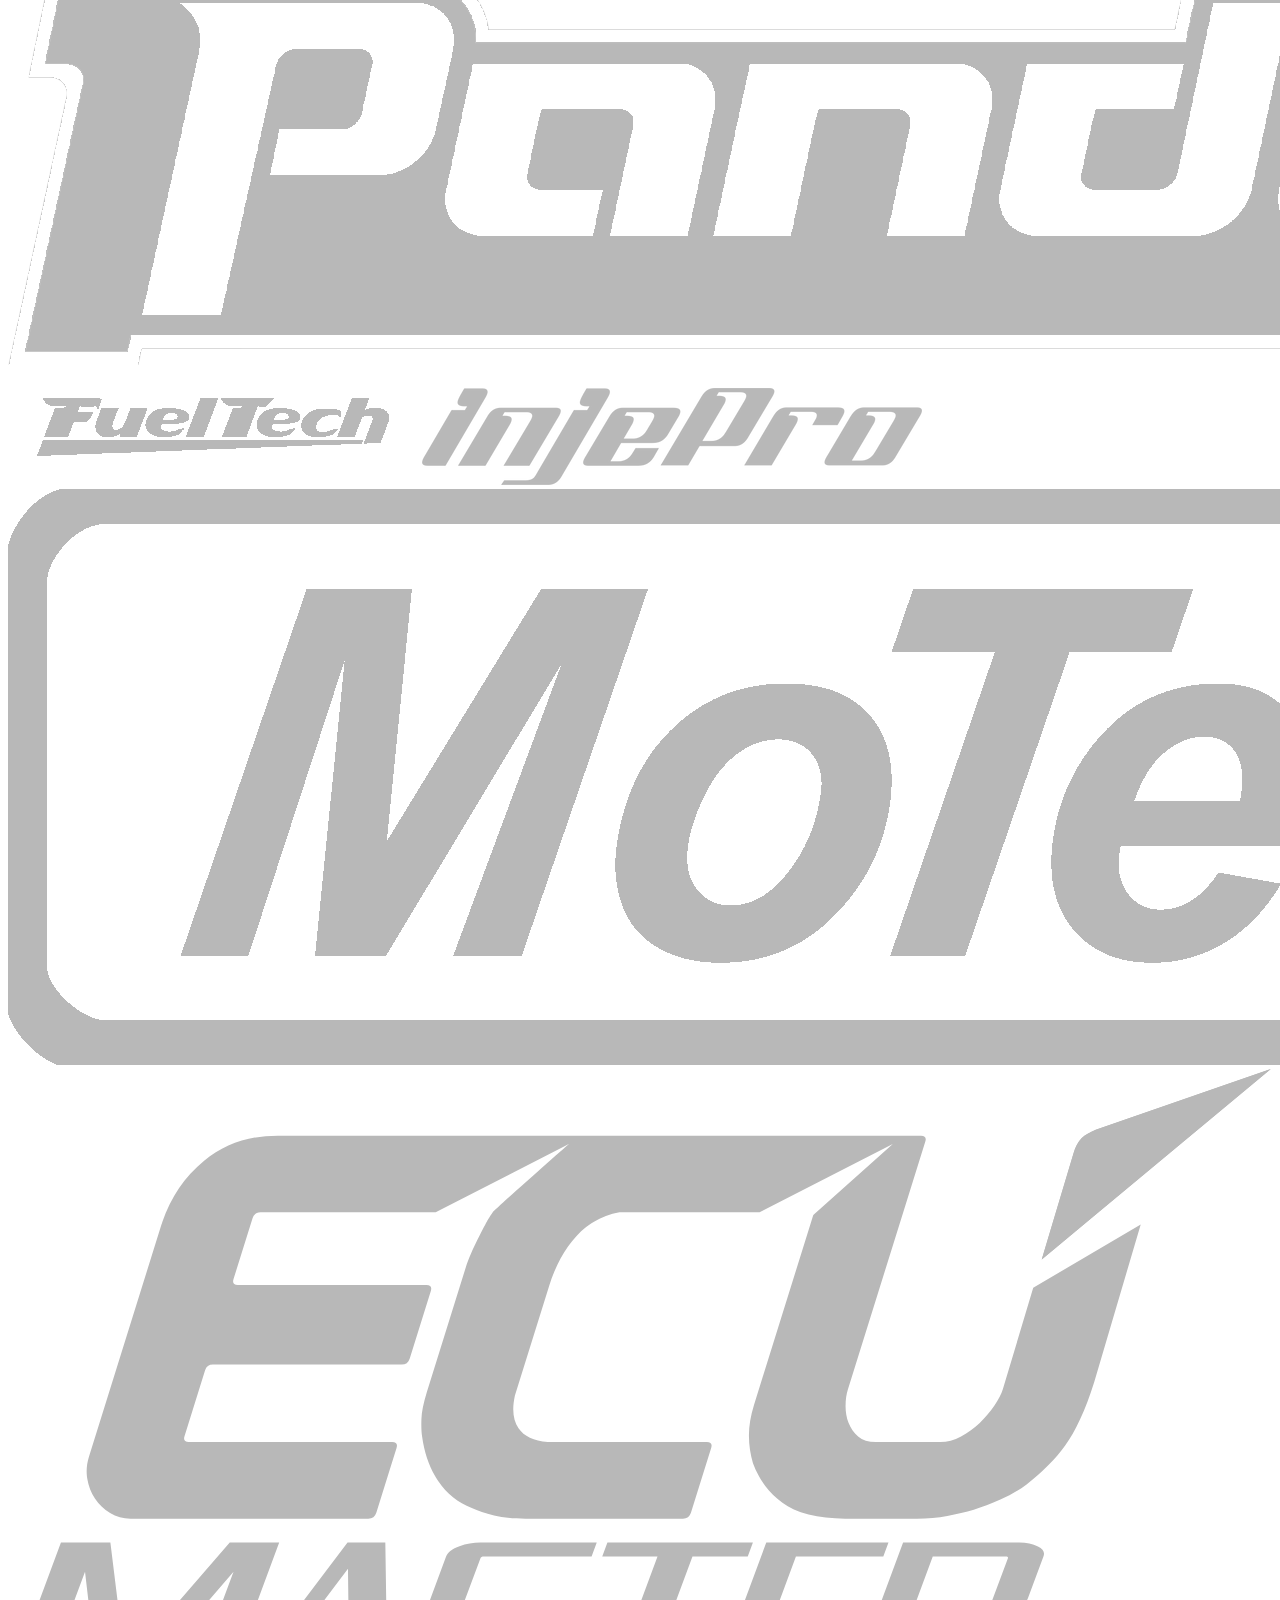
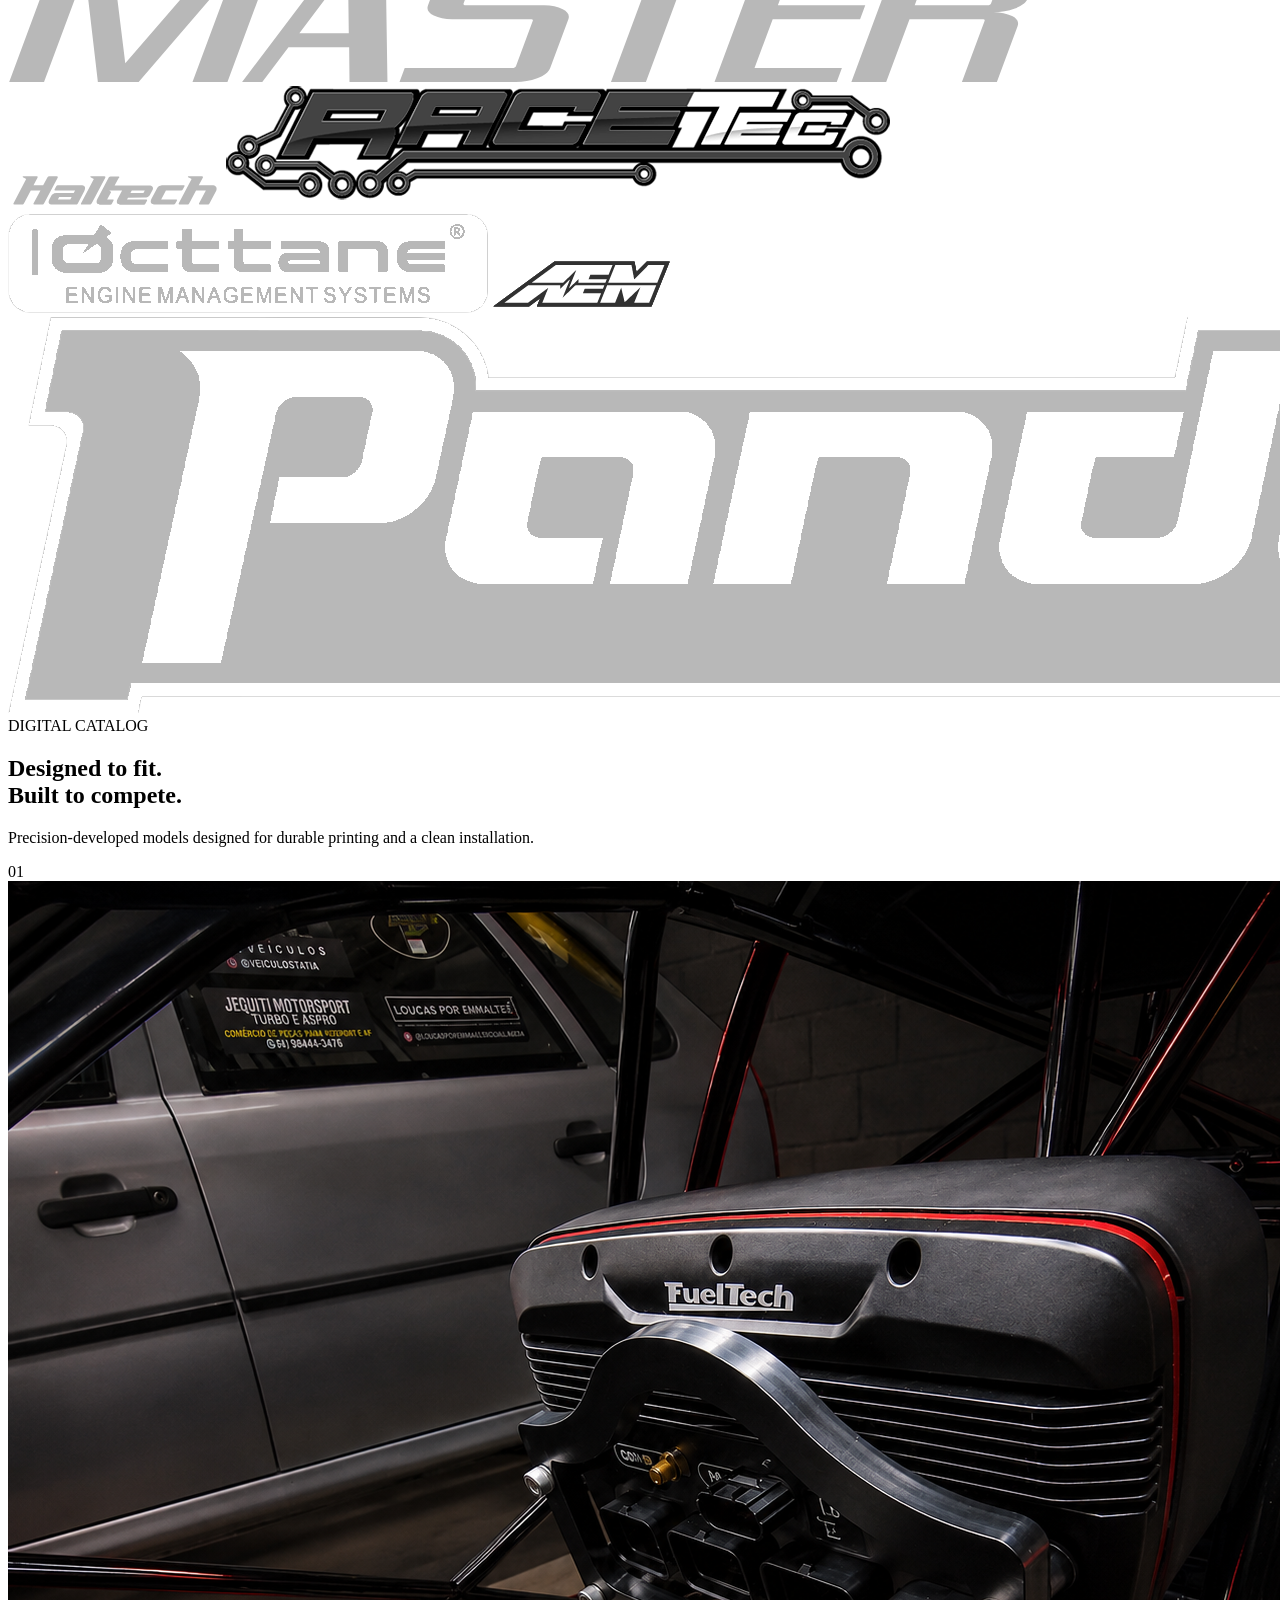
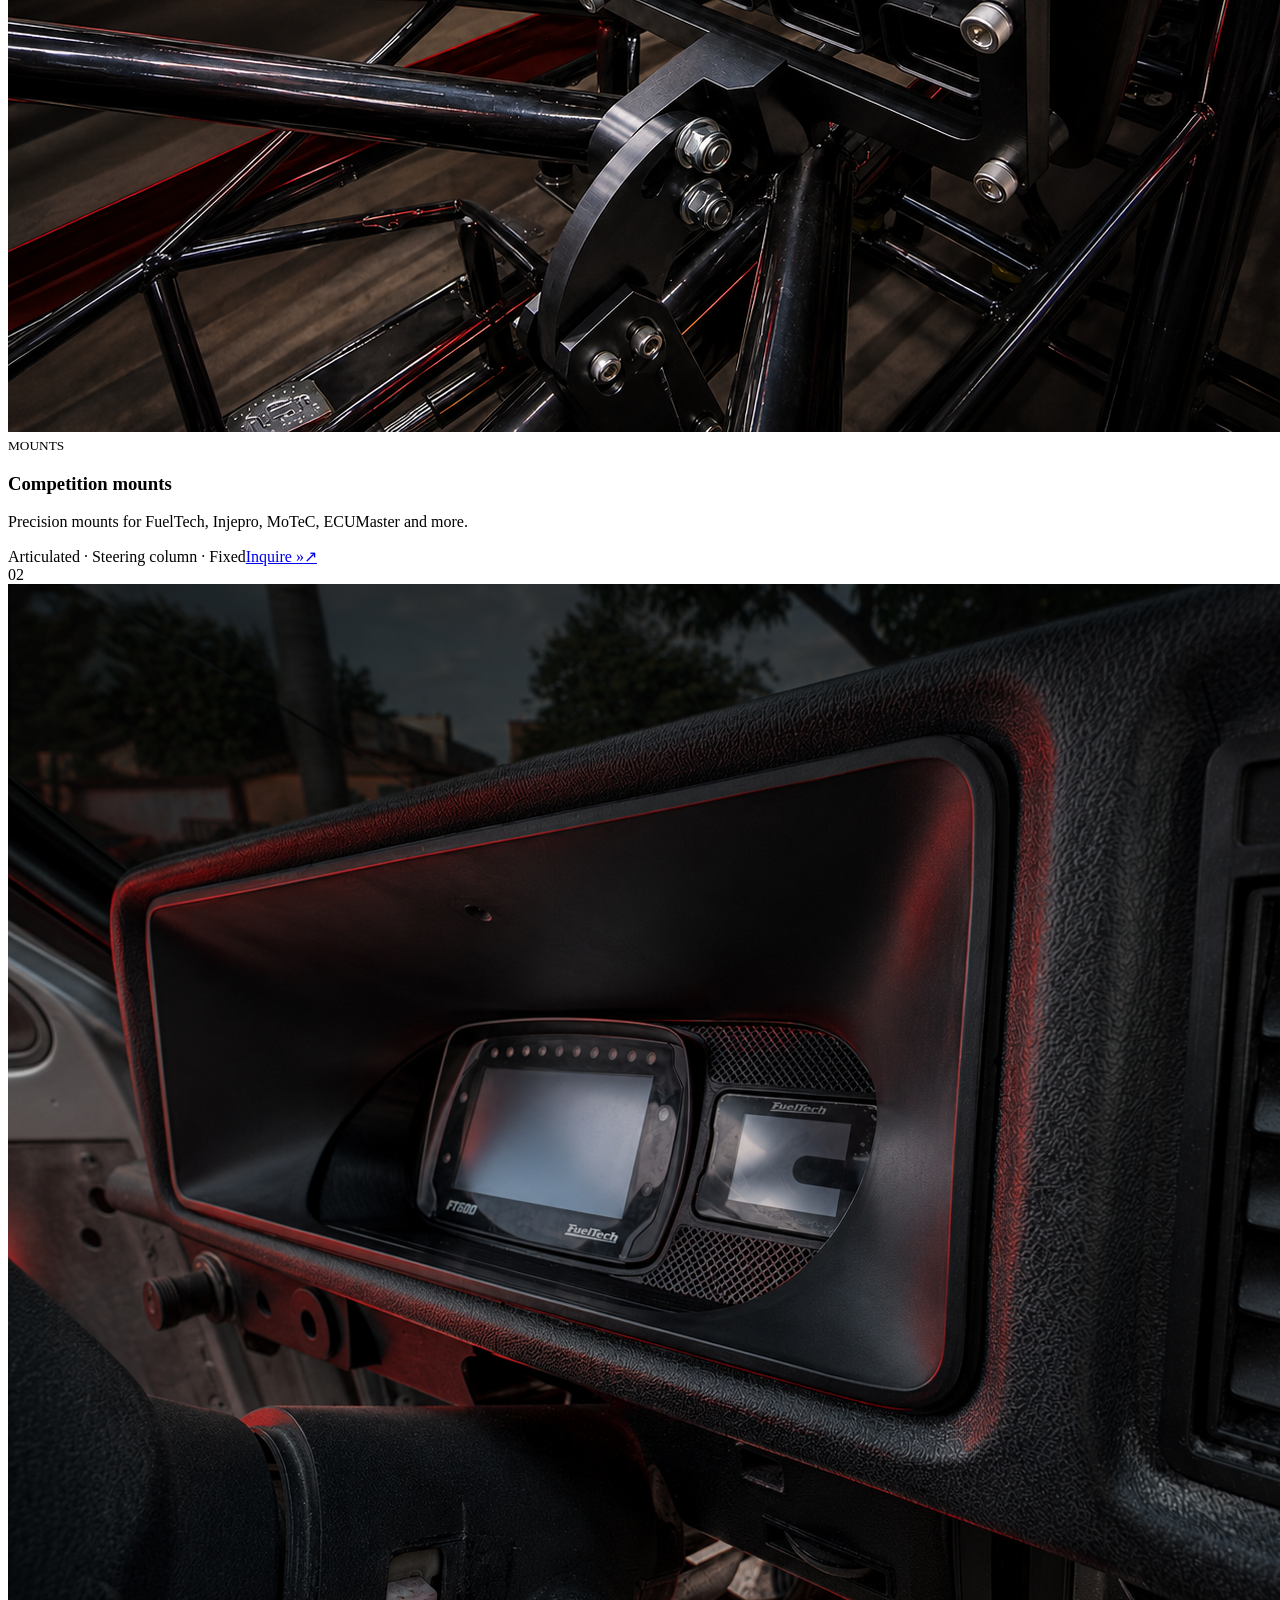
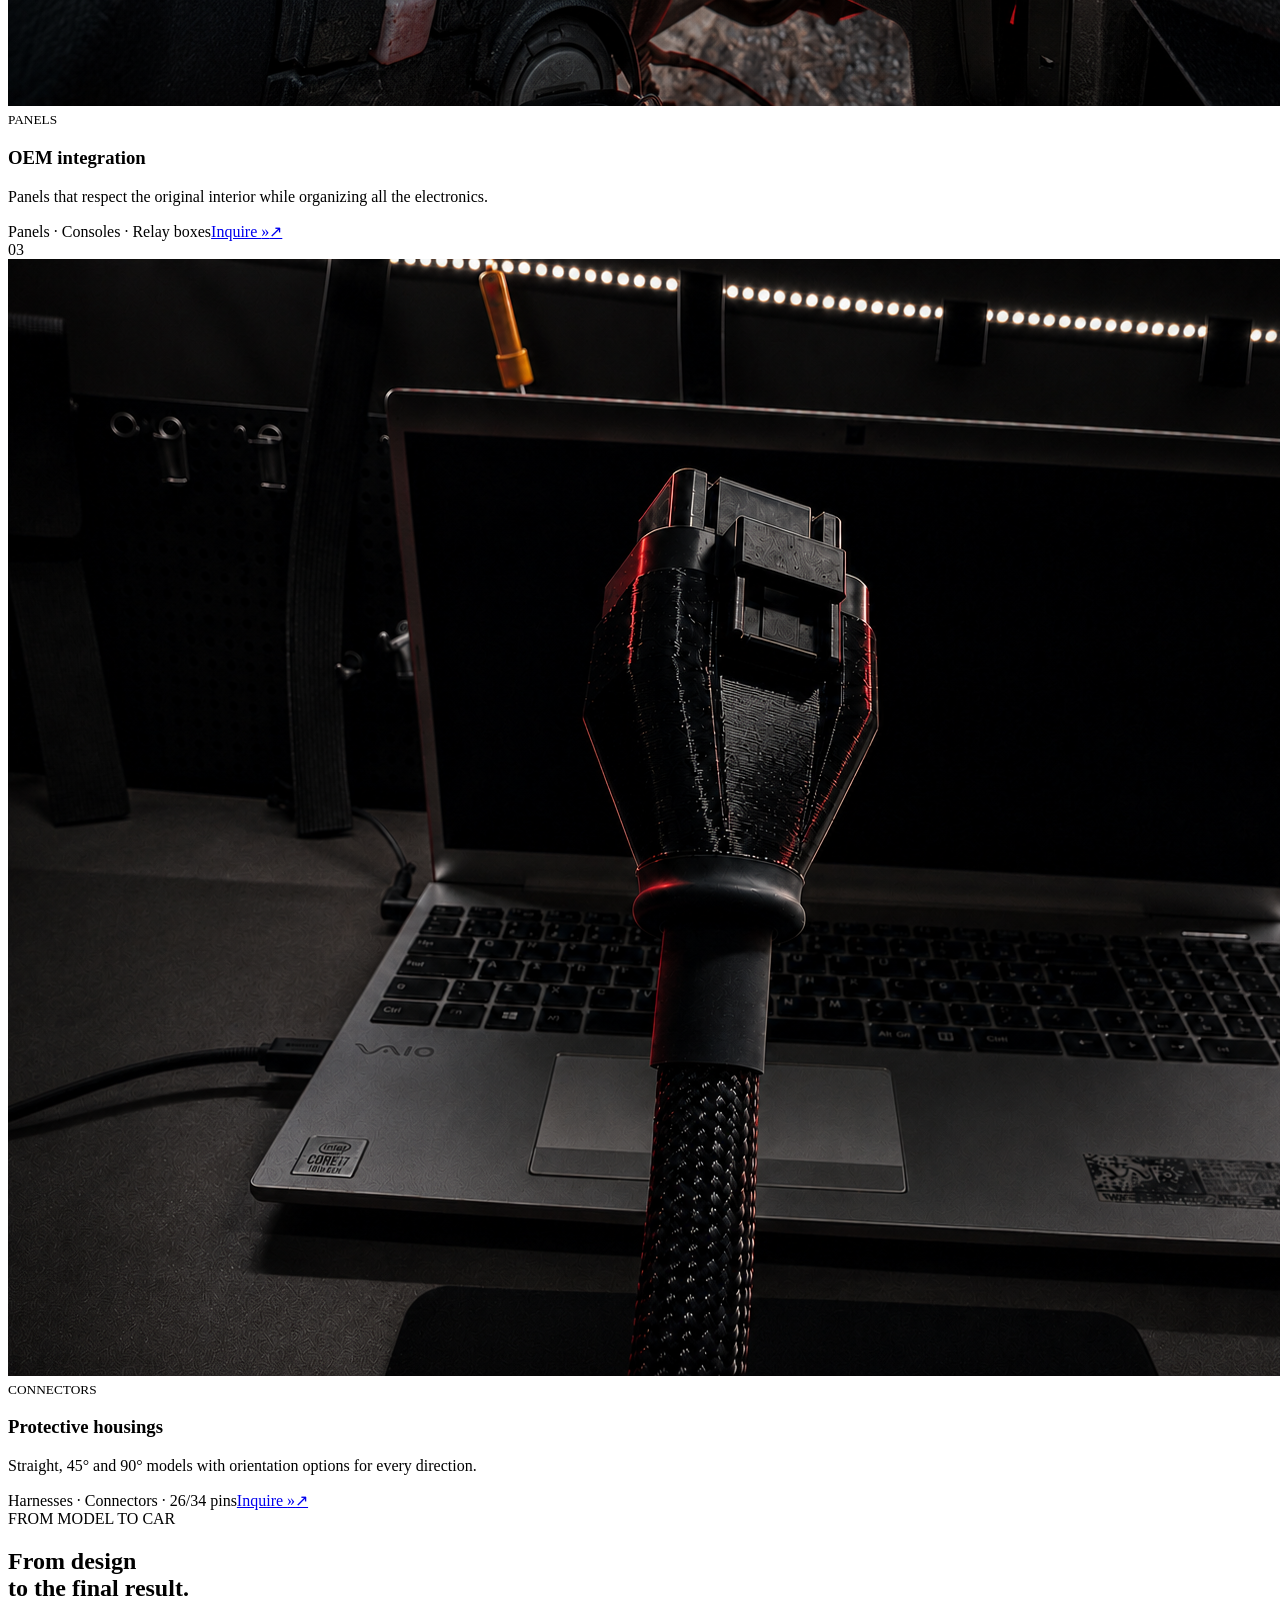
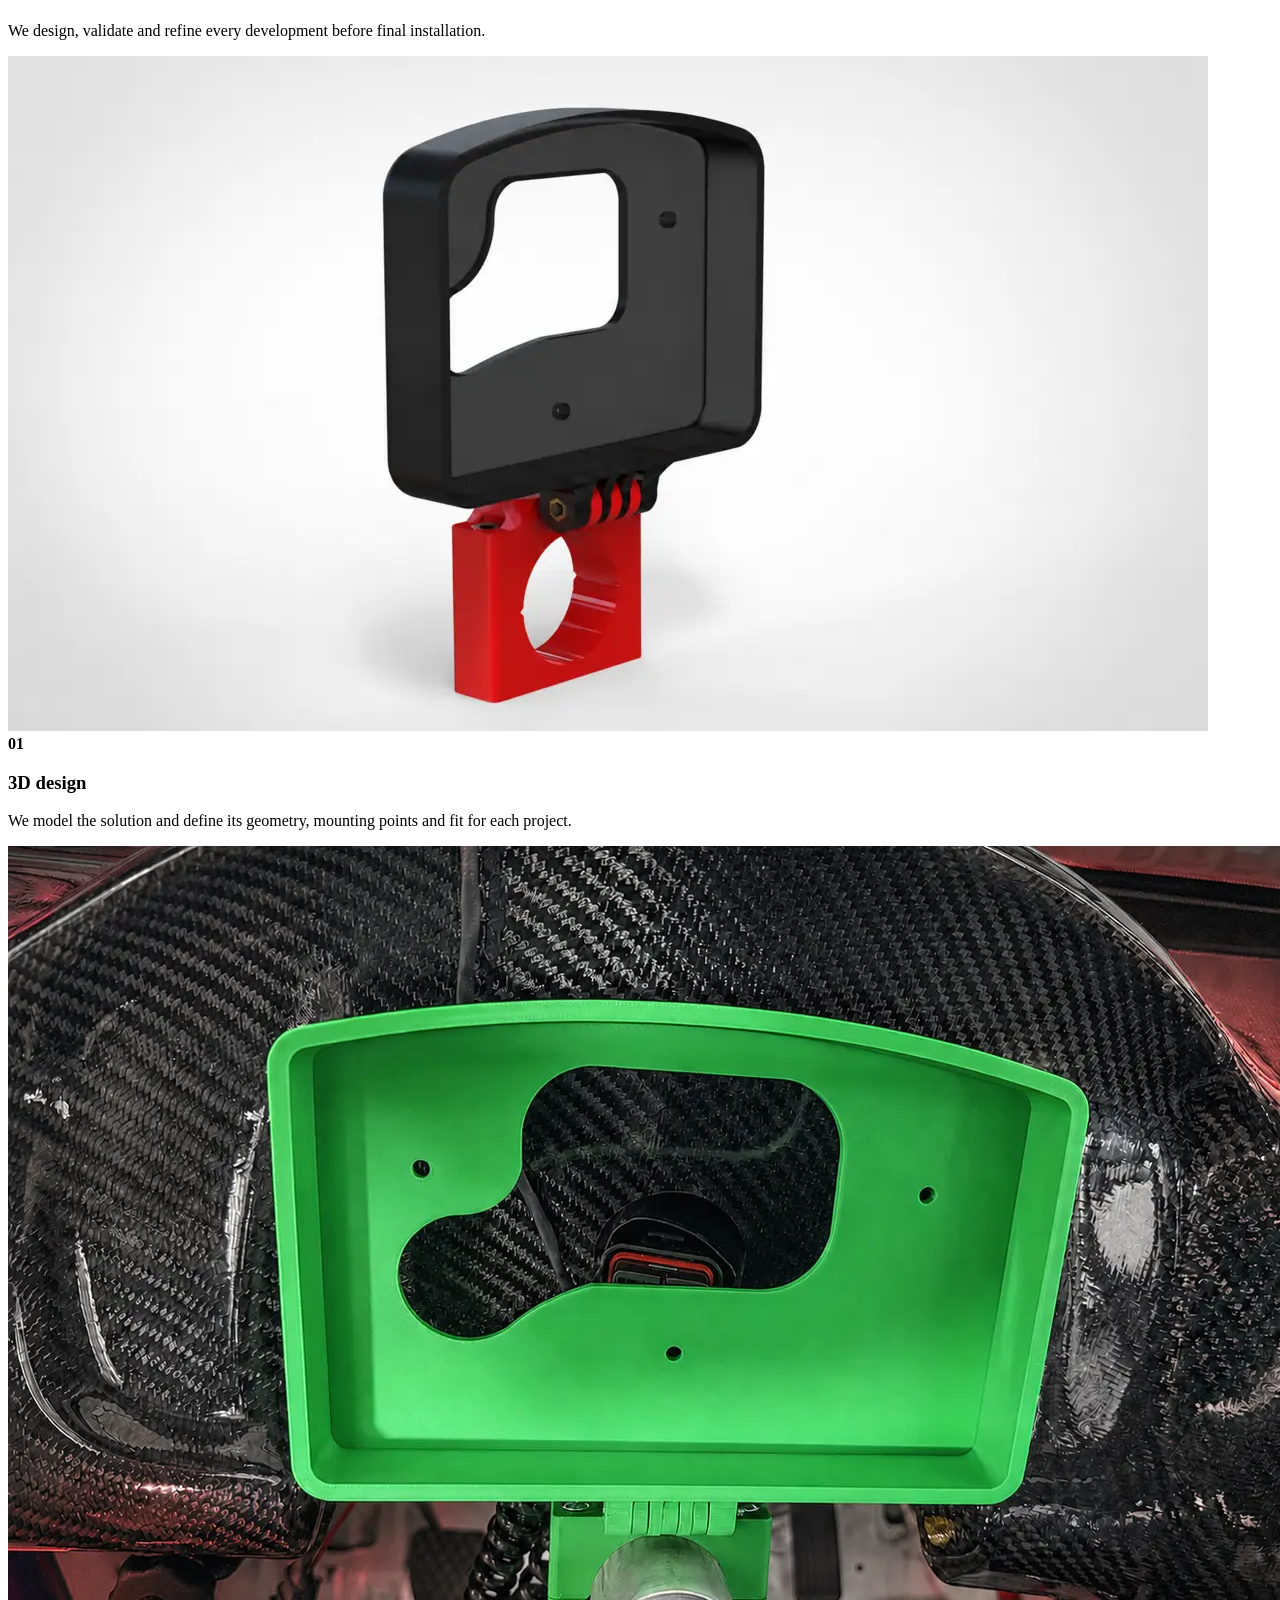
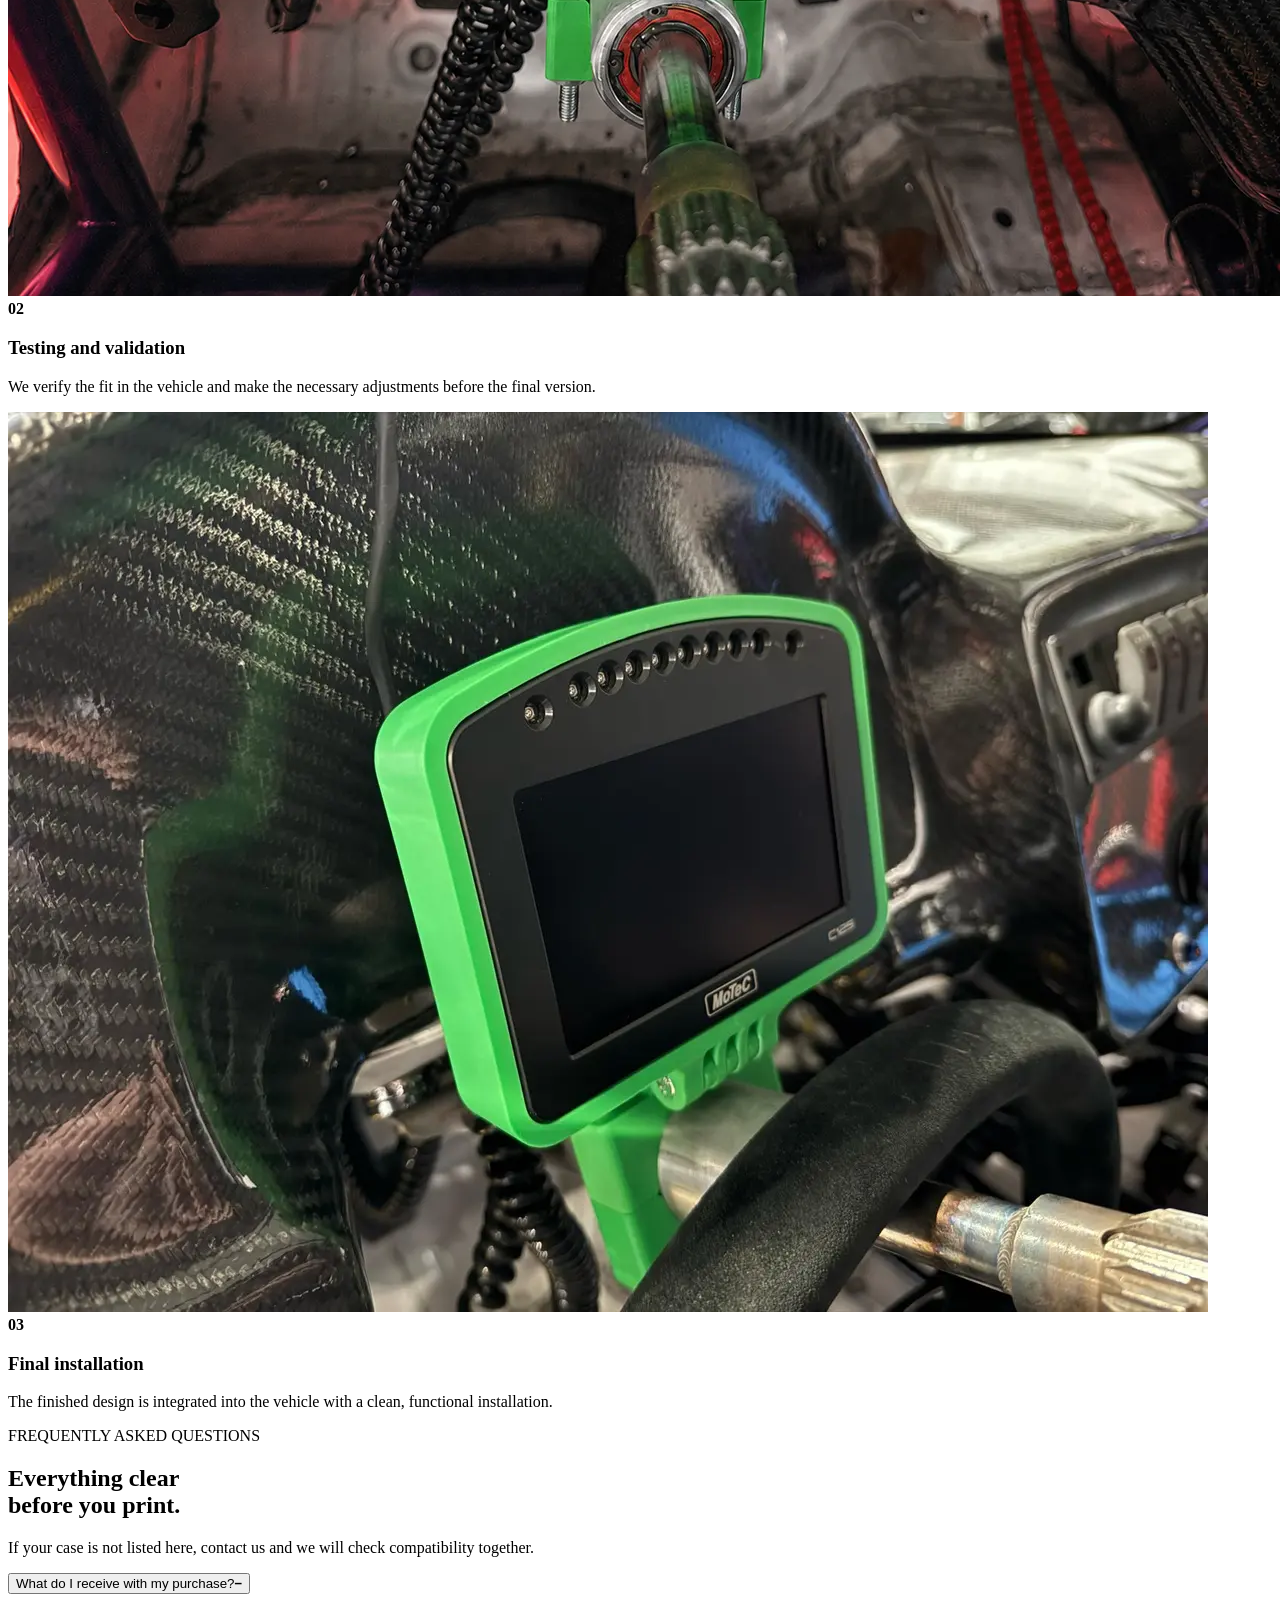
==== commit 878c6f28: "Keep test site out of search results" ====
--- a/index.html
+++ b/index.html
@@ -3,6 +3,7 @@
 <head>
   <meta charset="utf-8">
   <meta name="viewport" content="width=device-width, initial-scale=1">
+  <meta name="robots" content="noindex, nofollow">
   <meta name="description" content="Automotive mounts, panels and connectors designed in 3D. Ready-to-print STL files and custom developments.">
   <meta name="theme-color" content="#f3f1ec">
   <title>JG3D Works | Automotive 3D Design</title>
@@ -167,18 +168,6 @@
       </div>
     </footer>
   </main>
-  <!--Start of Tawk.to Script-->
-<script type="text/javascript">
-var Tawk_API=Tawk_API||{}, Tawk_LoadStart=new Date();
-(function(){
-var s1=document.createElement("script"),s0=document.getElementsByTagName("script")[0];
-s1.async=true;
-s1.src='https://embed.tawk.to/6a5f9734fbe1311d44c8bfa2/1ju2md9vf';
-s1.charset='UTF-8';
-s1.setAttribute('crossorigin','*');
-s0.parentNode.insertBefore(s1,s0);
-})();
-</script>
-<!--End of Tawk.to Script-->
+
 </body>
 </html>
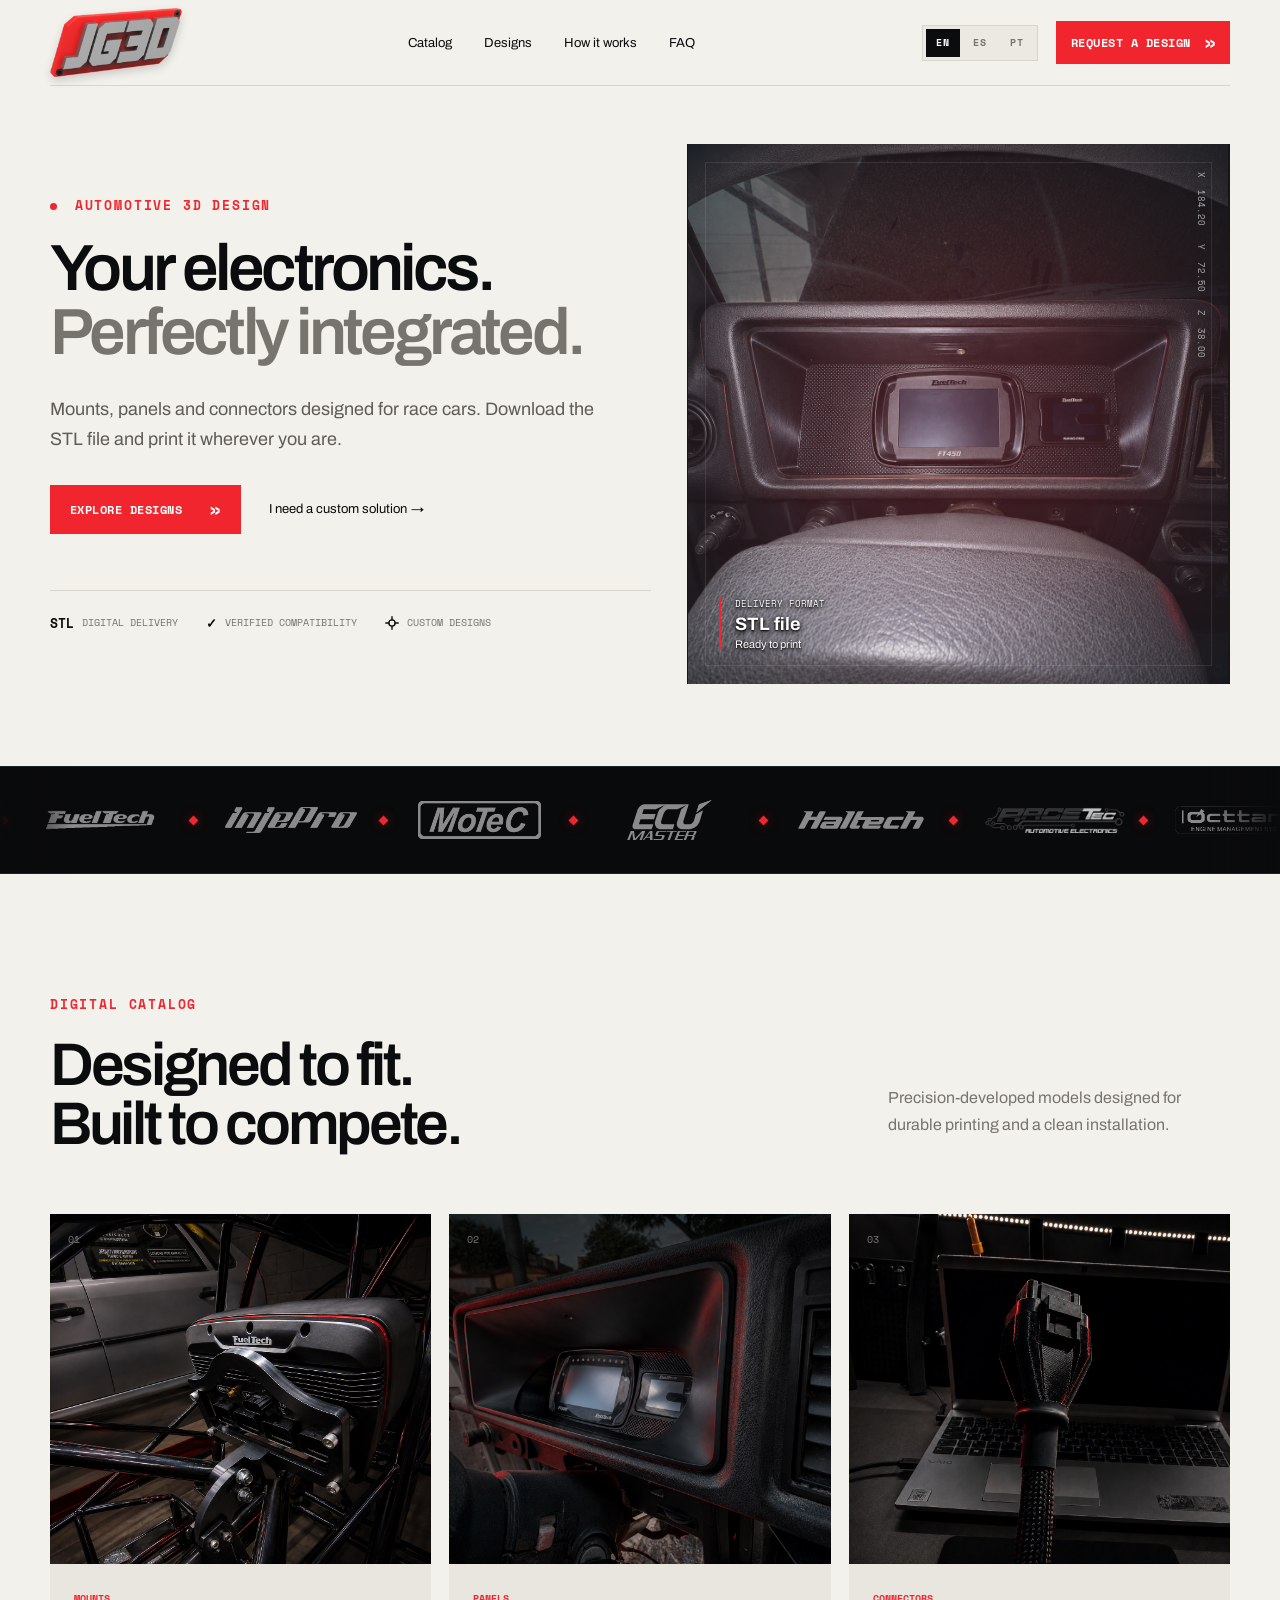
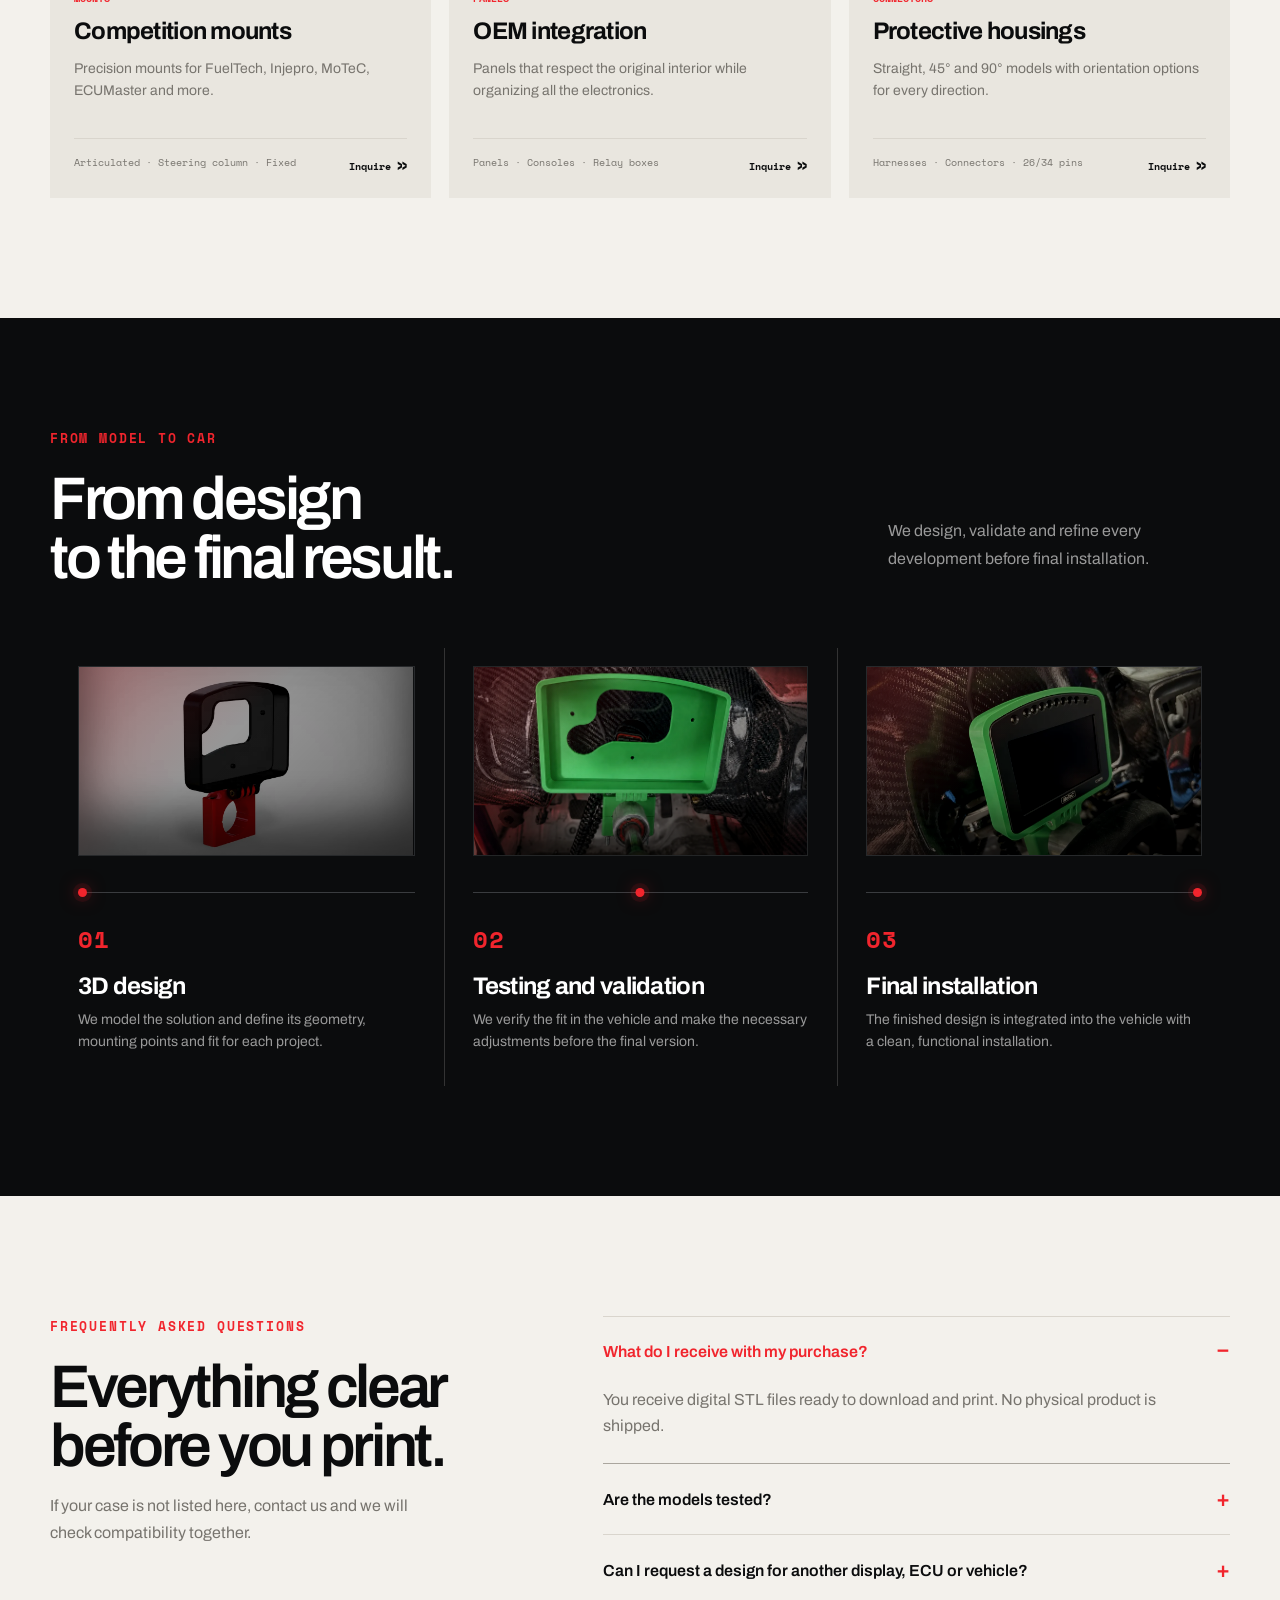
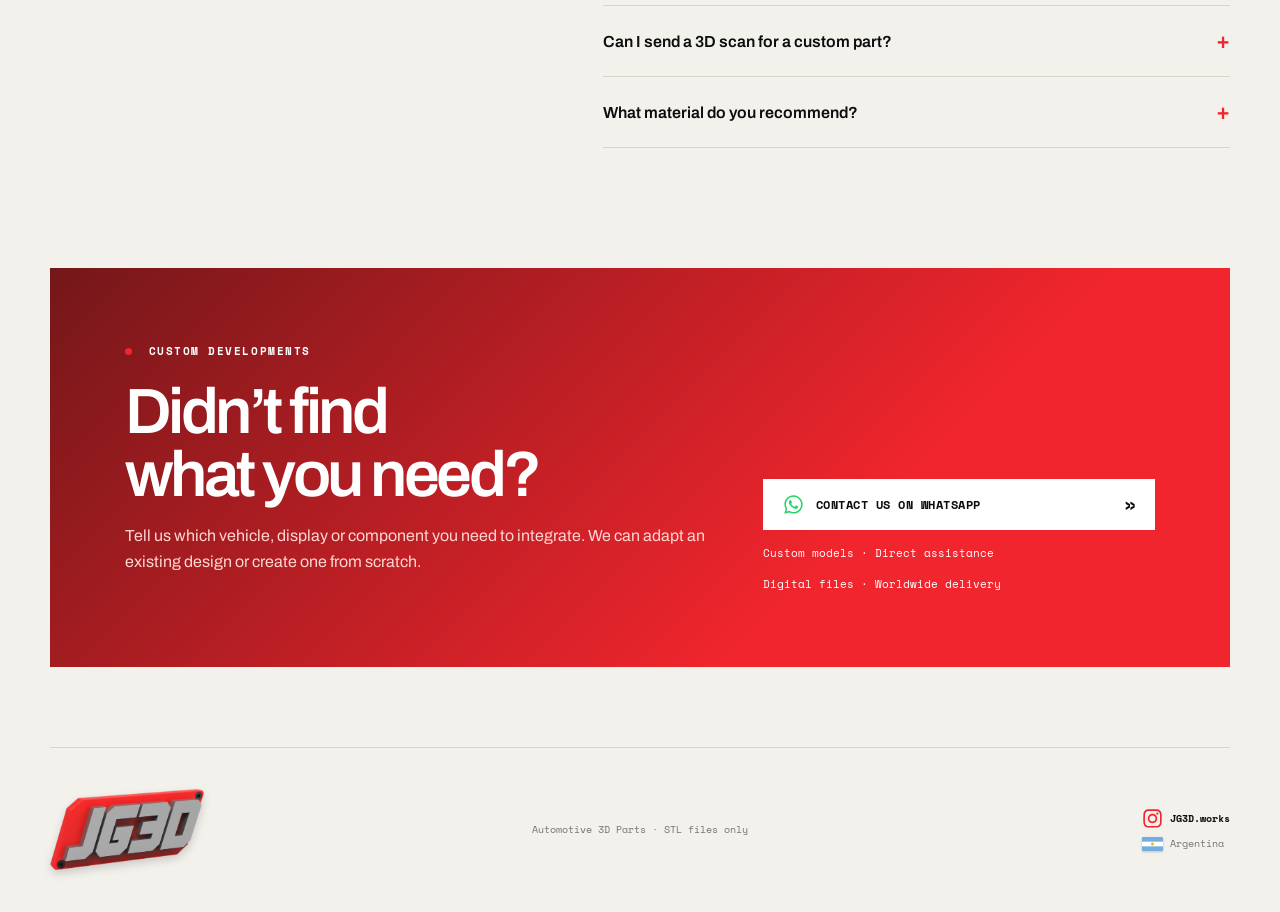
==== commit 7370f399: "Test SEO-friendly language URLs" ====
--- a/index.html
+++ b/index.html
@@ -1,13 +1,16 @@
 <!doctype html>
-<html lang="en">
-<head>
+<html lang="en" data-site-language="en" data-asset-prefix=""><head>
   <meta charset="utf-8">
   <meta name="viewport" content="width=device-width, initial-scale=1">
   <meta name="robots" content="noindex, nofollow">
   <meta name="description" content="Automotive mounts, panels and connectors designed in 3D. Ready-to-print STL files and custom developments.">
-  <meta name="theme-color" content="#f3f1ec">
+  <meta name="theme-color" content="#f3f1ec"><link rel="alternate" hreflang="x-default" href="https://joacogelos3-ui.github.io/TEST-PAGINAWEB/"><link rel="alternate" hreflang="pt-BR" href="https://joacogelos3-ui.github.io/TEST-PAGINAWEB/pt/"><link rel="alternate" hreflang="es" href="https://joacogelos3-ui.github.io/TEST-PAGINAWEB/es/"><link rel="alternate" hreflang="en" href="https://joacogelos3-ui.github.io/TEST-PAGINAWEB/"><link rel="canonical" href="https://joacogelos3-ui.github.io/TEST-PAGINAWEB/">
   <title>JG3D Works | Automotive 3D Design</title>
-  <link rel="icon" href="favicon.svg" type="image/svg+xml">
+  <link rel="icon" href="favicon.ico" sizes="any">
+  <link rel="icon" type="image/png" sizes="32x32" href="favicon-32x32.png">
+  <link rel="icon" type="image/png" sizes="16x16" href="favicon-16x16.png">
+  <link rel="apple-touch-icon" sizes="180x180" href="apple-touch-icon.png">
+  <link rel="manifest" href="site.webmanifest">
   <link rel="stylesheet" href="styles.css">
   <script type="application/ld+json">
   {
@@ -22,63 +25,60 @@
     ]
   }
   </script>
-  <script src="i18n.js" defer></script>
-  <script src="script.js" defer></script>
+  <script src="i18n.js" defer=""></script>
+  <script src="script.js" defer=""></script>
 </head>
 <body>
   <main>
-    <nav class="nav shell" aria-label="Navegación principal">
+    <nav class="nav shell" aria-label="Main navigation">
       <a class="brand brand-logo" href="#inicio" aria-label="JG3D inicio"><img src="assets/jg3d-logo.png" alt="JG3D"></a>
       <div class="navlinks">
-        <a href="catalogo.html">Catálogo</a><a href="#productos">Diseños</a><a href="#proceso">Cómo funciona</a><a href="#faq">FAQ</a>
+        <a href="catalogo.html">Catalog</a><a href="#productos">Designs</a><a href="#proceso">How it works</a><a href="#faq">FAQ</a>
       </div>
       <div class="nav-actions">
         <div class="language-selector" role="group" aria-label="Language selector">
-          <button type="button" data-language="en" aria-label="English">EN</button>
-          <button type="button" data-language="es" aria-label="Español">ES</button>
-          <button type="button" data-language="pt" aria-label="Português">PT</button>
+          <a data-language="en" href="index.html" aria-label="English" class="active" aria-current="page">EN</a>
+          <a data-language="es" href="es/index.html" aria-label="Español">ES</a>
+          <a data-language="pt" href="pt/index.html" aria-label="Português">PT</a>
         </div>
-        <a class="button compact" href="#contacto">Pedir diseño <span class="arrow-symbol" aria-hidden="true"><span class="arrow-desktop">»</span><span class="arrow-mobile">↗</span></span></a>
+        <a class="button compact" href="#contacto">Request a design <span class="arrow-symbol" aria-hidden="true"><span class="arrow-desktop">»</span><span class="arrow-mobile">↗</span></span></a>
       </div>
       <button class="mobile-menu-toggle" type="button" aria-expanded="false" aria-controls="mobile-menu">
-        <span class="menu-label">MENÚ</span><span class="menu-icon" aria-hidden="true"><i></i><i></i><i></i></span>
+        <span class="menu-label">MENU</span><span class="menu-icon" aria-hidden="true"><i></i><i></i><i></i></span>
       </button>
       <div class="mobile-menu-panel" id="mobile-menu">
         <div class="language-selector language-selector-mobile" role="group" aria-label="Language selector">
-          <button type="button" data-language="en" aria-label="English">EN</button>
-          <button type="button" data-language="es" aria-label="Español">ES</button>
-          <button type="button" data-language="pt" aria-label="Português">PT</button>
+          <a data-language="en" href="index.html" aria-label="English" class="active" aria-current="page">EN</a>
+          <a data-language="es" href="es/index.html" aria-label="Español">ES</a>
+          <a data-language="pt" href="pt/index.html" aria-label="Português">PT</a>
         </div>
-        <a href="catalogo.html">Catálogo <span class="mobile-menu-chevron" aria-hidden="true">»</span></a>
-        <a href="#productos">Diseños <span class="mobile-menu-chevron" aria-hidden="true">»</span></a>
-        <a href="#proceso">Cómo funciona <span class="mobile-menu-chevron" aria-hidden="true">»</span></a>
-        <a href="#faq">Preguntas frecuentes <span class="mobile-menu-chevron" aria-hidden="true">»</span></a>
-        <a class="mobile-menu-whatsapp" href="https://wa.me/5493517887769?text=Hola%20JG3D%2C%20quiero%20consultar%20por%20un%20modelo%20personalizado" target="_blank" rel="noreferrer">
-          <svg viewBox="0 0 448 512" aria-hidden="true"><path fill="currentColor" d="M380.9 97.1C339 55.1 283.2 32 223.9 32c-122.4 0-222 99.6-222 222 0 39.1 10.2 77.3 29.6 111L0 480l117.7-30.9c32.4 17.7 68.9 27 106 27h.1c122.3 0 224.1-99.6 224.1-222 0-59.3-25.2-115-67-157zm-157 341.6c-33.2 0-65.7-8.9-94-25.8l-6.7-4-69.8 18.3L72 359.2l-4.4-7c-18.5-29.4-28.2-63.4-28.2-98.2 0-101.7 82.8-184.5 184.6-184.5 49.3 0 95.6 19.2 130.4 54.1 34.8 34.9 56.2 81.2 56.1 130.5 0 101.8-84.9 184.6-186.6 184.6zm101.2-138.2c-5.5-2.8-32.8-16.1-37.9-18-5.1-1.9-8.8-2.8-12.5 2.8-3.7 5.6-14.3 18-17.6 21.8-3.2 3.7-6.5 4.2-12 1.4-32.6-16.3-54-29.1-75.5-66-5.7-9.8 5.7-9.1 16.3-30.3 1.8-3.7.9-6.9-.5-9.7-1.4-2.8-12.5-30.1-17.1-41.2-4.5-10.8-9.1-9.3-12.5-9.5-3.2-.2-6.9-.2-10.6-.2-3.7 0-9.7 1.4-14.8 6.9-5.1 5.6-19.4 19-19.4 46.3 0 27.3 19.9 53.7 22.6 57.4 2.8 3.7 39.1 59.7 94.8 83.8 13.2 5.7 23.5 9.1 31.5 11.7 13.3 4.2 25.4 3.6 35 2.2 10.7-1.6 32.8-13.4 37.4-26.4 4.6-13 4.6-24.1 3.2-26.4-1.3-2.5-5-3.9-10.5-6.6z"></path></svg>
-          Consultar por WhatsApp
-        </a>
+        <a href="catalogo.html">Catalog <span class="mobile-menu-chevron" aria-hidden="true">»</span></a>
+        <a href="#productos">Designs <span class="mobile-menu-chevron" aria-hidden="true">»</span></a>
+        <a href="#proceso">How it works <span class="mobile-menu-chevron" aria-hidden="true">»</span></a>
+        <a href="#faq">Frequently asked questions <span class="mobile-menu-chevron" aria-hidden="true">»</span></a>
+        <a class="mobile-menu-whatsapp" href="https://wa.me/5493517887769?text=Hello%20JG3D%2C%20I%20would%20like%20to%20ask%20about%20a%20custom%20model" target="_blank" rel="noreferrer"><svg viewBox="0 0 448 512" aria-hidden="true"><path fill="currentColor" d="M380.9 97.1C339 55.1 283.2 32 223.9 32c-122.4 0-222 99.6-222 222 0 39.1 10.2 77.3 29.6 111L0 480l117.7-30.9c32.4 17.7 68.9 27 106 27h.1c122.3 0 224.1-99.6 224.1-222 0-59.3-25.2-115-67-157zm-157 341.6c-33.2 0-65.7-8.9-94-25.8l-6.7-4-69.8 18.3L72 359.2l-4.4-7c-18.5-29.4-28.2-63.4-28.2-98.2 0-101.7 82.8-184.5 184.6-184.5 49.3 0 95.6 19.2 130.4 54.1 34.8 34.9 56.2 81.2 56.1 130.5 0 101.8-84.9 184.6-186.6 184.6zm101.2-138.2c-5.5-2.8-32.8-16.1-37.9-18-5.1-1.9-8.8-2.8-12.5 2.8-3.7 5.6-14.3 18-17.6 21.8-3.2 3.7-6.5 4.2-12 1.4-32.6-16.3-54-29.1-75.5-66-5.7-9.8 5.7-9.1 16.3-30.3 1.8-3.7.9-6.9-.5-9.7-1.4-2.8-12.5-30.1-17.1-41.2-4.5-10.8-9.1-9.3-12.5-9.5-3.2-.2-6.9-.2-10.6-.2-3.7 0-9.7 1.4-14.8 6.9-5.1 5.6-19.4 19-19.4 46.3 0 27.3 19.9 53.7 22.6 57.4 2.8 3.7 39.1 59.7 94.8 83.8 13.2 5.7 23.5 9.1 31.5 11.7 13.3 4.2 25.4 3.6 35 2.2 10.7-1.6 32.8-13.4 37.4-26.4 4.6-13 4.6-24.1 3.2-26.4-1.3-2.5-5-3.9-10.5-6.6z"></path></svg> Contact us on WhatsApp</a>
       </div>
     </nav>
 
     <section class="hero shell" id="inicio">
       <div class="hero-copy">
-        <div class="eyebrow"><i></i> DISEÑO 3D AUTOMOTRIZ</div>
-        <h1>Tu electrónica.<br><em>Perfectamente integrada.</em></h1>
-        <p>Soportes, paneles y conectores diseñados para autos de competición. Descargá el archivo STL e imprimilo donde estés.</p>
+        <div class="eyebrow"><i></i> AUTOMOTIVE 3D DESIGN</div>
+        <h1>Your electronics.<br><em>Perfectly integrated.</em></h1>
+        <p>Mounts, panels and connectors designed for race cars. Download the STL file and print it wherever you are.</p>
         <div class="actions">
-          <a class="button" href="#productos">Explorar diseños <span class="arrow-symbol" aria-hidden="true"><span class="arrow-desktop">»</span><span class="arrow-mobile">↗</span></span></a>
-          <a class="text-link custom-design-link" href="#contacto"><span>Necesito algo personalizado</span><b aria-hidden="true">→</b></a>
+          <a class="button" href="#productos">Explore designs <span class="arrow-symbol" aria-hidden="true"><span class="arrow-desktop">»</span><span class="arrow-mobile">↗</span></span></a>
+          <a class="text-link custom-design-link" href="#contacto"><span>I need a custom solution</span><b aria-hidden="true">→</b></a>
         </div>
         <div class="trust">
-          <span><b>STL</b> ENTREGA DIGITAL</span>
-          <span><b>✓</b> COMPATIBILIDAD VERIFICADA</span>
-          <span><b class="precision-target" aria-hidden="true"><svg viewBox="0 0 18 18"><circle cx="9" cy="9" r="4"></circle><path d="M9 1v4M9 13v4M1 9h4M13 9h4"></path></svg></b> DISEÑOS A MEDIDA</span>
+          <span><b>STL</b> DIGITAL DELIVERY</span>
+          <span><b>✓</b> VERIFIED COMPATIBILITY</span>
+          <span><b class="precision-target" aria-hidden="true"><svg viewBox="0 0 18 18"><circle cx="9" cy="9" r="4"></circle><path d="M9 1v4M9 13v4M1 9h4M13 9h4"></path></svg></b> CUSTOM DESIGNS</span>
         </div>
       </div>
       <div class="hero-visual">
         <div class="glow"></div>
         <img src="assets/hero-ft450-full-red.png" alt="Tablero completo JG3D con FuelTech FT450 y Nano Pro instalado en Chevette">
-        <div class="float-card"><small>FORMATO DE ENTREGA</small><strong>Archivo STL</strong><span>Listo para imprimir</span></div>
+        <div class="float-card"><small>DELIVERY FORMAT</small><strong>STL file</strong><span>Ready to print</span></div>
         <div class="axis">X&nbsp; 184.20 &nbsp; Y&nbsp; 72.50 &nbsp; Z&nbsp; 38.00</div>
       </div>
     </section>
@@ -111,51 +111,51 @@
     </div>
 
     <section class="section shell" id="productos">
-      <div class="section-head"><div><div class="eyebrow">CATÁLOGO DIGITAL</div><h2>Diseñado para encajar.<br>Creado para competir.</h2></div><p>Modelos desarrollados con precisión, pensados para una impresión resistente y una instalación limpia.</p></div>
+      <div class="section-head"><div><div class="eyebrow">DIGITAL CATALOG</div><h2>Designed to fit.<br>Built to compete.</h2></div><p>Precision-developed models designed for durable printing and a clean installation.</p></div>
       <div class="products">
         <article class="product">
           <div class="product-image"><span>01</span><img src="assets/support-real-red.png" alt="Render: Soportes de competición" loading="lazy"></div>
-          <div class="product-info"><small>SOPORTES</small><h3>Soportes de competición</h3><p>Montajes precisos para FuelTech, Injepro, MoTeC, ECUMaster y más.</p><div><span>Articulados · De columna · Fijos</span><a href="#contacto">Consultar <span class="arrow-desktop" aria-hidden="true">»</span><span class="arrow-mobile" aria-hidden="true">↗</span></a></div></div>
+          <div class="product-info"><small>MOUNTS</small><h3>Competition mounts</h3><p>Precision mounts for FuelTech, Injepro, MoTeC, ECUMaster and more.</p><div><span>Articulated · Steering column · Fixed</span><a href="#contacto">Inquire <span class="arrow-desktop" aria-hidden="true">»</span><span class="arrow-mobile" aria-hidden="true">↗</span></a></div></div>
         </article>
         <article class="product">
           <div class="product-image"><span>02</span><img src="assets/chevette-panel-red.png" alt="Render: Integración OEM" loading="lazy"></div>
-          <div class="product-info"><small>PANELES</small><h3>Integración OEM</h3><p>Paneles que respetan el interior original y organizan toda la electrónica.</p><div><span>Paneles · Consolas · Cajas de relés</span><a href="#contacto">Consultar <span class="arrow-desktop" aria-hidden="true">»</span><span class="arrow-mobile" aria-hidden="true">↗</span></a></div></div>
+          <div class="product-info"><small>PANELS</small><h3>OEM integration</h3><p>Panels that respect the original interior while organizing all the electronics.</p><div><span>Panels · Consoles · Relay boxes</span><a href="#contacto">Inquire <span class="arrow-desktop" aria-hidden="true">»</span><span class="arrow-mobile" aria-hidden="true">↗</span></a></div></div>
         </article>
         <article class="product">
           <div class="product-image"><span>03</span><img src="assets/harness-real-red.png" alt="Render: Carcasas protectoras" loading="lazy"></div>
-          <div class="product-info"><small>CONECTORES</small><h3>Carcasas protectoras</h3><p>Modelos rectos, a 45° y 90° con orientación disponible para todas las direcciones.</p><div><span>Ramales · Conectores · 26/34 vías</span><a href="#contacto">Consultar <span class="arrow-desktop" aria-hidden="true">»</span><span class="arrow-mobile" aria-hidden="true">↗</span></a></div></div>
+          <div class="product-info"><small>CONNECTORS</small><h3>Protective housings</h3><p>Straight, 45° and 90° models with orientation options for every direction.</p><div><span>Harnesses · Connectors · 26/34 pins</span><a href="#contacto">Inquire <span class="arrow-desktop" aria-hidden="true">»</span><span class="arrow-mobile" aria-hidden="true">↗</span></a></div></div>
         </article>
       </div>
     </section>
 
     <section class="process" id="proceso"><div class="shell">
-      <div class="section-head light"><div><div class="eyebrow">DEL MODELO AL AUTO</div><h2>Del diseño<br>al resultado final.</h2></div><p>Diseñamos, validamos y ajustamos cada desarrollo antes de llegar a la instalación final.</p></div>
+      <div class="section-head light"><div><div class="eyebrow">FROM MODEL TO CAR</div><h2>From design<br>to the final result.</h2></div><p>We design, validate and refine every development before final installation.</p></div>
       <div class="steps process-steps">
-        <div class="step process-step process-step-1"><div class="step-image"><img class="step-image-main" src="assets/process-01.webp" alt="Render 3D del soporte articulado" loading="lazy"></div><i class="step-line"></i><b>01</b><h3>Diseño 3D</h3><p>Modelamos la solución y definimos geometría, fijaciones y ajuste para cada proyecto.</p></div>
-        <div class="step process-step process-step-2"><div class="step-image step-image-portrait"><img class="step-image-main" src="assets/process-02.webp" alt="Prueba del soporte en el vehículo sin la pantalla instalada" loading="lazy"></div><i class="step-line"></i><b>02</b><h3>Prueba y validación</h3><p>Comprobamos el encastre en el vehículo y realizamos los ajustes necesarios antes de la versión final.</p></div>
-        <div class="step process-step process-step-3"><div class="step-image"><img class="step-image-main" src="assets/process-03.webp" alt="Soporte final instalado con pantalla MoTeC" loading="lazy"></div><i class="step-line"></i><b>03</b><h3>Instalación final</h3><p>El diseño terminado queda integrado en el vehículo, con una instalación limpia y funcional.</p></div>
+        <div class="step process-step process-step-1"><div class="step-image"><img class="step-image-main" src="assets/process-01.webp" alt="Render 3D del soporte articulado" loading="lazy"></div><i class="step-line"></i><b>01</b><h3>3D design</h3><p>We model the solution and define its geometry, mounting points and fit for each project.</p></div>
+        <div class="step process-step process-step-2"><div class="step-image step-image-portrait"><img class="step-image-main" src="assets/process-02.webp" alt="Prueba del soporte en el vehículo sin la pantalla instalada" loading="lazy"></div><i class="step-line"></i><b>02</b><h3>Testing and validation</h3><p>We verify the fit in the vehicle and make the necessary adjustments before the final version.</p></div>
+        <div class="step process-step process-step-3"><div class="step-image"><img class="step-image-main" src="assets/process-03.webp" alt="Soporte final instalado con pantalla MoTeC" loading="lazy"></div><i class="step-line"></i><b>03</b><h3>Final installation</h3><p>The finished design is integrated into the vehicle with a clean, functional installation.</p></div>
       </div>
     </div></section>
 
     <section class="section faq shell" id="faq">
-      <div><div class="eyebrow">PREGUNTAS FRECUENTES</div><h2>Todo claro antes<br>de imprimir.</h2><p>Si tu caso no aparece acá, escribinos y revisamos juntos la compatibilidad.</p></div>
+      <div><div class="eyebrow">FREQUENTLY ASKED QUESTIONS</div><h2>Everything clear<br>before you print.</h2><p>If your case is not listed here, contact us and we will check compatibility together.</p></div>
       <div class="accordion">
-        <div class="faq-item open"><button type="button" aria-expanded="true" aria-controls="faq-answer-0"><span>¿Qué recibo con la compra?</span><b aria-hidden="true">−</b></button><div class="faq-answer open" id="faq-answer-0"><div><p>Recibís archivos STL digitales listos para descargar e imprimir. No se envía un producto físico.</p></div></div></div>
-        <div class="faq-item"><button type="button" aria-expanded="false" aria-controls="faq-answer-1"><span>¿Los modelos están probados?</span><b aria-hidden="true">+</b></button><div class="faq-answer" id="faq-answer-1"><div><p>Los diseños se desarrollan con medidas reales, escaneos 3D o referencias verificadas. Cada publicación indica su compatibilidad.</p></div></div></div>
-        <div class="faq-item"><button type="button" aria-expanded="false" aria-controls="faq-answer-2"><span>¿Puedo pedir un diseño para otra pantalla, ECU o vehículo?</span><b aria-hidden="true">+</b></button><div class="faq-answer" id="faq-answer-2"><div><p>Sí. Podemos desarrollar un diseño personalizado para otra pantalla, computadora de competición o modelo de vehículo. Contactanos por WhatsApp y envianos fotos, medidas y los detalles del equipo para evaluar el proyecto.</p></div></div></div>
-        <div class="faq-item"><button type="button" aria-expanded="false" aria-controls="faq-answer-3"><span>¿Puedo enviar un escaneo 3D para desarrollar una pieza personalizada?</span><b aria-hidden="true">+</b></button><div class="faq-answer" id="faq-answer-3"><div><p>Sí. Trabajamos a partir de escaneos 3D para adaptar o desarrollar piezas con mayor precisión. Mediante ingeniería inversa, utilizamos la malla escaneada como referencia para reconstruir la geometría en CAD y crear un diseño editable, ajustado a las necesidades del proyecto.</p></div></div></div>
-        <div class="faq-item"><button type="button" aria-expanded="false" aria-controls="faq-answer-4"><span>¿Qué material recomiendan?</span><b aria-hidden="true">+</b></button><div class="faq-answer" id="faq-answer-4"><div><p>Para interiores de competición recomendamos ABS, ASA o materiales equivalentes resistentes a temperatura.</p></div></div></div>
+        <div class="faq-item open"><button type="button" aria-expanded="true" aria-controls="faq-answer-0"><span>What do I receive with my purchase?</span><b aria-hidden="true">−</b></button><div class="faq-answer open" id="faq-answer-0"><div><p>You receive digital STL files ready to download and print. No physical product is shipped.</p></div></div></div>
+        <div class="faq-item"><button type="button" aria-expanded="false" aria-controls="faq-answer-1"><span>Are the models tested?</span><b aria-hidden="true">+</b></button><div class="faq-answer" id="faq-answer-1"><div><p>Designs are developed using real measurements, 3D scans or verified references. Each listing specifies compatibility.</p></div></div></div>
+        <div class="faq-item"><button type="button" aria-expanded="false" aria-controls="faq-answer-2"><span>Can I request a design for another display, ECU or vehicle?</span><b aria-hidden="true">+</b></button><div class="faq-answer" id="faq-answer-2"><div><p>Yes. We can develop a custom design for another display, racing ECU or vehicle model. Contact us on WhatsApp and send photos, measurements and equipment details so we can evaluate the project.</p></div></div></div>
+        <div class="faq-item"><button type="button" aria-expanded="false" aria-controls="faq-answer-3"><span>Can I send a 3D scan for a custom part?</span><b aria-hidden="true">+</b></button><div class="faq-answer" id="faq-answer-3"><div><p>Yes. We work from 3D scans to adapt or develop parts with greater precision. Through reverse engineering, we use the scanned mesh as a reference to rebuild the geometry in CAD and create an editable design tailored to the project.</p></div></div></div>
+        <div class="faq-item"><button type="button" aria-expanded="false" aria-controls="faq-answer-4"><span>What material do you recommend?</span><b aria-hidden="true">+</b></button><div class="faq-answer" id="faq-answer-4"><div><p>For motorsport interiors, we recommend ABS, ASA or equivalent temperature-resistant materials.</p></div></div></div>
       </div>
     </section>
 
     <section class="contact shell" id="contacto">
-      <div class="contact-copy"><div class="eyebrow"><i></i> DESARROLLOS PERSONALIZADOS</div><h2>¿No encontraste<br>lo que buscabas?</h2><p>Contanos qué vehículo, pantalla o componente necesitás integrar. Podemos adaptar un diseño o crear uno desde cero.</p></div>
+      <div class="contact-copy"><div class="eyebrow"><i></i> CUSTOM DEVELOPMENTS</div><h2>Didn’t find<br>what you need?</h2><p>Tell us which vehicle, display or component you need to integrate. We can adapt an existing design or create one from scratch.</p></div>
       <div class="contact-actions">
-        <a class="button light-button whatsapp-button" href="https://wa.me/5493517887769?text=Hola%20JG3D%2C%20quiero%20consultar%20por%20un%20modelo%20personalizado" target="_blank" rel="noreferrer">
+        <a class="button light-button whatsapp-button" href="https://wa.me/5493517887769?text=Hello%20JG3D%2C%20I%20would%20like%20to%20ask%20about%20a%20custom%20model" target="_blank" rel="noreferrer">
           <svg viewBox="0 0 448 512" aria-hidden="true"><path fill="currentColor" d="M380.9 97.1C339 55.1 283.2 32 223.9 32c-122.4 0-222 99.6-222 222 0 39.1 10.2 77.3 29.6 111L0 480l117.7-30.9c32.4 17.7 68.9 27 106 27h.1c122.3 0 224.1-99.6 224.1-222 0-59.3-25.2-115-67-157zm-157 341.6c-33.2 0-65.7-8.9-94-25.8l-6.7-4-69.8 18.3L72 359.2l-4.4-7c-18.5-29.4-28.2-63.4-28.2-98.2 0-101.7 82.8-184.5 184.6-184.5 49.3 0 95.6 19.2 130.4 54.1 34.8 34.9 56.2 81.2 56.1 130.5 0 101.8-84.9 184.6-186.6 184.6zm101.2-138.2c-5.5-2.8-32.8-16.1-37.9-18-5.1-1.9-8.8-2.8-12.5 2.8-3.7 5.6-14.3 18-17.6 21.8-3.2 3.7-6.5 4.2-12 1.4-32.6-16.3-54-29.1-75.5-66-5.7-9.8 5.7-9.1 16.3-30.3 1.8-3.7.9-6.9-.5-9.7-1.4-2.8-12.5-30.1-17.1-41.2-4.5-10.8-9.1-9.3-12.5-9.5-3.2-.2-6.9-.2-10.6-.2-3.7 0-9.7 1.4-14.8 6.9-5.1 5.6-19.4 19-19.4 46.3 0 27.3 19.9 53.7 22.6 57.4 2.8 3.7 39.1 59.7 94.8 83.8 13.2 5.7 23.5 9.1 31.5 11.7 13.3 4.2 25.4 3.6 35 2.2 10.7-1.6 32.8-13.4 37.4-26.4 4.6-13 4.6-24.1 3.2-26.4-1.3-2.5-5-3.9-10.5-6.6z"></path></svg>
-          <span>Consultar por WhatsApp</span><span class="arrow-symbol" aria-hidden="true"><span class="arrow-desktop">»</span><span class="arrow-mobile">↗</span></span>
+          <span>Contact us on WhatsApp</span><span class="arrow-symbol" aria-hidden="true"><span class="arrow-desktop">»</span><span class="arrow-mobile">↗</span></span>
         </a>
-        <span>Modelos personalizados · Atención directa</span><span>Archivos digitales · Entrega global</span>
+        <span>Custom models · Direct assistance</span><span>Digital files · Worldwide delivery</span>
       </div>
     </section>
 
@@ -169,5 +169,6 @@
     </footer>
   </main>
 
-</body>
-</html>
+
+
+</body></html>
--- a/styles.css
+++ b/styles.css
@@ -0,0 +1,235 @@
+@font-face{font-family:Archivo;src:url("fonts/archivo-400.ttf") format("truetype");font-style:normal;font-weight:400;font-display:swap}
+@font-face{font-family:Archivo;src:url("fonts/archivo-500.ttf") format("truetype");font-style:normal;font-weight:500;font-display:swap}
+@font-face{font-family:Archivo;src:url("fonts/archivo-600.ttf") format("truetype");font-style:normal;font-weight:600;font-display:swap}
+@font-face{font-family:Archivo;src:url("fonts/archivo-700.ttf") format("truetype");font-style:normal;font-weight:700;font-display:swap}
+@font-face{font-family:"Space Mono";src:url("fonts/space-mono-400.ttf") format("truetype");font-style:normal;font-weight:400;font-display:swap}
+@font-face{font-family:"Space Mono";src:url("fonts/space-mono-700.ttf") format("truetype");font-style:normal;font-weight:700;font-display:swap}
+
+:root{--ink:#0b0c0d;--paper:#f3f1ec;--muted:#77746e;--line:#d9d5cd;--red:#ed2f24;--soft:#e8e5de}*{box-sizing:border-box}html{scroll-behavior:smooth}body{margin:0;background:var(--paper);color:var(--ink);font-family:Archivo,Arial,sans-serif}.shell{width:min(1180px,calc(100% - 48px));margin:auto}.nav{height:86px;display:flex;align-items:center;justify-content:space-between;border-bottom:1px solid var(--line);position:relative;z-index:10}.brand{font-size:24px;font-weight:700;letter-spacing:-1px;color:inherit;text-decoration:none}.brand span{color:var(--red)}.brand small{font:400 10px Space Mono;letter-spacing:0}.navlinks{display:flex;gap:32px}.navlinks a,.text-link{color:inherit;text-decoration:none;font-size:13px}.button{background:var(--red);color:white;text-decoration:none;padding:15px 20px;display:inline-flex;align-items:center;gap:28px;font:600 12px Space Mono;text-transform:uppercase;letter-spacing:.04em;transition:.2s}.button:hover{filter:brightness(1.12);transform:translateY(-2px)}.button.compact{padding:12px 15px;gap:14px}.hero{min-height:680px;display:grid;grid-template-columns:1.05fr .95fr;align-items:center;gap:36px;padding-top:40px;padding-bottom:64px}.eyebrow{font:700 11px Space Mono;letter-spacing:.14em;color:var(--red);margin-bottom:22px}.eyebrow i{display:inline-block;width:7px;height:7px;background:var(--red);border-radius:50%;margin-right:8px}.hero h1,.section h2,.process h2,.faq h2,.contact h2{font-size:clamp(42px,5.1vw,78px);line-height:.98;letter-spacing:-.055em;margin:0;font-weight:600}.hero h1 em{color:var(--muted);font-style:normal}.hero-copy>p{max-width:570px;color:#5f5c57;font-size:18px;line-height:1.65;margin:30px 0}.actions{display:flex;align-items:center;gap:28px}.trust{display:flex;gap:28px;margin-top:56px;padding-top:22px;border-top:1px solid var(--line);font:400 10px Space Mono;color:var(--muted)}.trust span{display:flex;align-items:center;gap:8px}.trust b{color:var(--ink);font-size:13px}.hero-visual{height:540px;position:relative;background:#141618;overflow:hidden;isolation:isolate}.hero-visual:before{content:"";position:absolute;inset:18px;border:1px solid #ffffff18}.hero-visual img{width:100%;height:100%;object-fit:cover;position:relative;z-index:2;mix-blend-mode:screen}.glow{position:absolute;width:75%;height:75%;background:var(--red);filter:blur(100px);opacity:.2;left:14%;top:14%}.float-card{position:absolute;z-index:3;bottom:34px;left:32px;color:white;border-left:2px solid var(--red);padding-left:14px;display:flex;flex-direction:column}.float-card small,.axis{font:400 9px Space Mono;color:#aaa}.float-card strong{font-size:18px;margin:4px 0}.float-card span{font-size:11px;color:#aaa}.axis{position:absolute;right:22px;top:28px;z-index:3;writing-mode:vertical-rl}.ticker{overflow:hidden;background:var(--ink);color:#aaa;padding:18px 0;white-space:nowrap;font:700 11px Space Mono;letter-spacing:.15em}.ticker-track{display:flex;width:max-content;animation:ticker-scroll 28s linear infinite;will-change:transform}.ticker-group{display:flex;align-items:center;flex-shrink:0}.ticker-brand{display:flex;align-items:center;gap:30px;padding-right:30px}.ticker i{display:block;flex:0 0 auto;width:5px;height:5px;background:var(--red)}@keyframes ticker-scroll{to{transform:translateX(-50%)}}.section{padding-top:120px;padding-bottom:120px}.section-head{display:grid;grid-template-columns:1.4fr .6fr;align-items:end;gap:40px;margin-bottom:60px}.section-head h2,.faq h2{font-size:clamp(38px,4.7vw,68px)}.section-head>p,.faq>div>p{color:var(--muted);line-height:1.7;max-width:390px}.products{display:grid;grid-template-columns:repeat(3,1fr);gap:18px}.product{background:#e9e6df}.product-image{height:350px;background:#151719;position:relative;overflow:hidden}.product-image span{position:absolute;z-index:2;color:#777;font:400 10px Space Mono;top:18px;left:18px}.product-image img{width:100%;height:100%;object-fit:cover;transition:.5s}.product:hover img{transform:scale(1.045)}.product-info{padding:24px}.product-info small{font:700 10px Space Mono;color:var(--red)}.product-info h3{font-size:24px;letter-spacing:-.03em;margin:12px 0}.product-info p{color:var(--muted);line-height:1.55;font-size:14px;min-height:66px}.product-info>div{border-top:1px solid var(--line);padding-top:16px;display:flex;justify-content:space-between;font:400 10px Space Mono;color:var(--muted)}.product-info a{color:var(--ink);font-weight:700;text-decoration:none}.process{background:var(--ink);color:white;padding:110px 0}.section-head.light>p{color:#999}.steps{display:grid;grid-template-columns:repeat(3,1fr);gap:1px;background:#333}.step{background:var(--ink);padding:36px}.step b{font:700 11px Space Mono;color:var(--red)}.step i{display:block;width:100%;height:1px;background:#333;margin:50px 0 28px;position:relative}.step i:after{content:"";position:absolute;right:0;top:-3px;width:7px;height:7px;background:var(--red);border-radius:50%}.step h3{font-size:22px}.step p{color:#999;line-height:1.6;font-size:14px}.faq{display:grid;grid-template-columns:.85fr 1.15fr;gap:90px}.accordion{border-top:1px solid var(--line)}.faq-item{border-bottom:1px solid var(--line)}.faq-item button{width:100%;border:0;background:none;color:inherit;display:flex;justify-content:space-between;text-align:left;padding:24px 0;font:600 16px Archivo;cursor:pointer}.faq-item button b{color:var(--red);font-size:22px}.faq-item p{margin:0 40px 24px 0;color:var(--muted);line-height:1.65}.contact{background:var(--red);color:white;padding:75px;display:grid;grid-template-columns:1.2fr .8fr;gap:50px;align-items:end}.contact .eyebrow{color:white}.contact-copy>p{max-width:600px;line-height:1.65;color:#ffd6d2}.contact h2{font-size:clamp(42px,5vw,70px)}.contact-actions{display:flex;flex-direction:column;align-items:flex-start;gap:15px;font:400 11px Space Mono}.light-button{background:white;color:var(--ink);width:100%;justify-content:space-between}.footer{padding:45px 0;display:grid;grid-template-columns:1fr 1fr 1fr;border-top:1px solid var(--line);margin-top:80px;align-items:center}.footer p{font:400 10px Space Mono;color:var(--muted);text-align:center}.footer p:last-child{text-align:right}
+@media(max-width:800px){.shell{width:min(100% - 28px,1180px)}.nav{height:70px}.navlinks{display:none}.hero{grid-template-columns:1fr;padding-top:70px}.hero-visual{height:460px}.trust{flex-wrap:wrap}.section-head,.faq,.contact{grid-template-columns:1fr}.products{grid-template-columns:1fr}.product-image{height:390px}.section{padding:85px 0}.steps{grid-template-columns:1fr}.faq{gap:45px}.contact{padding:42px 28px}.footer{grid-template-columns:1fr;gap:15px;text-align:center}.footer p:last-child{text-align:center}}@media(max-width:480px){.nav .button{display:none}.hero{min-height:auto}.hero h1{font-size:46px}.hero-copy>p{font-size:16px}.actions{align-items:flex-start;flex-direction:column}.hero-visual{height:370px}.trust{gap:14px}.product-image{height:320px}.contact{width:100%;}.section-head{margin-bottom:38px}}
+
+/* JG3D brand system */
+:root{--red:#f1252d;--red-deep:#741719;--metal:#b9b9b9}
+.brand-logo{display:block;width:124px;height:54px;overflow:hidden;background:var(--red-deep);clip-path:polygon(7% 8%,96% 0,100% 12%,92% 89%,5% 100%,0 90%)}
+.brand-logo img{width:100%;height:100%;object-fit:cover;object-position:50% 50%;transform:scale(1.12)}
+.footer-logo{width:146px;height:64px}
+.contact{background:linear-gradient(135deg,var(--red-deep),var(--red) 68%)}
+@media(max-width:800px){.brand-logo{width:105px;height:46px}.footer-logo{width:132px;height:58px;margin:auto}}
+
+/* Transparent master logo */
+.brand-logo{width:132px;height:64px;background:transparent;clip-path:none;overflow:visible;display:flex;align-items:center}
+.brand-logo img{width:100%;height:auto;object-fit:contain;object-position:center;transform:none;filter:drop-shadow(0 4px 4px #00000028)}
+.footer-logo{width:154px;height:74px}
+@media(max-width:800px){.brand-logo{width:112px;height:54px}.footer-logo{width:142px;height:68px}}
+.hero-visual img{object-fit:contain;object-position:center}
+.footer-social{display:flex;flex-direction:column;align-items:flex-end;gap:7px;font:400 10px Space Mono;color:var(--muted)}
+.footer-social a{color:var(--ink);font-weight:700;text-decoration:none}
+.footer-social a:hover{color:var(--red)}
+.country{display:inline-flex;align-items:center;gap:7px}.argentina-flag{display:block;width:21px;height:14px;flex:0 0 auto;filter:drop-shadow(0 1px 1px #0003)}
+.footer-social{width:max-content;align-items:stretch;justify-self:end}.instagram-link{display:inline-flex;align-items:center;gap:7px}.instagram-icon{width:21px;height:21px;flex:0 0 auto;color:var(--red)}
+.float-card small,.float-card strong,.float-card span{color:#fff;text-shadow:0 2px 6px #000,0 1px 2px #000}
+@media(max-width:800px){.footer-social{align-items:stretch;justify-self:center}}
+.whatsapp-button{display:grid;grid-template-columns:auto 1fr auto;gap:12px;align-items:center;transition:transform .22s ease,box-shadow .22s ease,filter .22s ease}
+.whatsapp-button>svg{width:21px;height:21px;color:#25d366;transform-origin:center}
+.whatsapp-button .arrow-mobile{transition:transform .24s cubic-bezier(.22,1,.36,1)}
+.whatsapp-button:hover{transform:translateY(-3px);box-shadow:0 12px 26px #23030438;filter:brightness(1.02)}
+.whatsapp-button:hover>svg{animation:whatsapp-pulse .58s ease-out 1}
+.whatsapp-button:hover .arrow-desktop,.whatsapp-button:hover .arrow-mobile{transform:translateX(6px)}
+.whatsapp-button:active{transform:translateY(0) scale(.985);box-shadow:0 5px 12px #2303042e}
+@keyframes whatsapp-pulse{0%{transform:scale(1);filter:drop-shadow(0 0 0 #25d36600)}45%{transform:scale(1.2);filter:drop-shadow(0 0 7px #25d36699)}100%{transform:scale(1);filter:drop-shadow(0 0 0 #25d36600)}}
+@media(prefers-reduced-motion:reduce){.whatsapp-button,.whatsapp-button>svg,.whatsapp-button .arrow-mobile{animation:none!important;transition:none}}
+.trust .precision-target{display:inline-flex;width:14px;height:14px;align-items:center;justify-content:center}
+.precision-target svg{display:block;width:14px;height:14px;fill:none;stroke:currentColor;stroke-width:1.8;stroke-linecap:round}
+.arrow-mobile{display:none}.arrow-desktop{display:inline-block;font-size:17px;line-height:1;transition:transform .2s ease}.button:hover .arrow-desktop,.product-info a:hover .arrow-desktop{transform:translateX(3px)}
+
+/* Mobile navigation */
+.mobile-menu-toggle,.mobile-menu-panel{display:none}
+.custom-design-link{position:relative;display:inline-flex;align-items:center;gap:4px;padding:6px 0;transition:color .22s ease,transform .22s ease}
+.custom-design-link:after{content:"";position:absolute;left:0;right:0;bottom:0;height:1px;background:var(--red);transform:scaleX(0);transform-origin:left center;transition:transform .28s cubic-bezier(.22,1,.36,1)}
+.custom-design-link b{font-weight:400;transition:transform .28s cubic-bezier(.22,1,.36,1)}
+.custom-design-link:hover,.custom-design-link:focus-visible{color:var(--red);transform:translateY(-1px)}
+.custom-design-link:hover:after,.custom-design-link:focus-visible:after{transform:scaleX(1)}
+.custom-design-link:hover b,.custom-design-link:focus-visible b{transform:translateX(6px)}
+.custom-design-link:active{color:var(--red);transform:translateY(0)}
+.faq-item{transition:border-color .22s ease,background-color .22s ease}
+.faq-item button{align-items:center;gap:20px;transition:color .22s ease}
+.faq-item button>span{transition:transform .25s cubic-bezier(.22,1,.36,1)}
+.faq-item button b{line-height:1;transition:transform .3s cubic-bezier(.22,1,.36,1),text-shadow .25s ease}
+.faq-item:hover{border-bottom-color:#aaa69e;background:#efede7}
+.faq-item:hover button,.faq-item button:focus-visible{color:var(--red)}
+.faq-item:hover button>span,.faq-item button:focus-visible>span{transform:translateX(5px)}
+.faq-item:hover button b,.faq-item button:focus-visible b{transform:rotate(90deg) scale(1.08);text-shadow:0 0 10px #f1252d99}
+.faq-item.open{border-bottom-color:#aaa69e}.faq-item.open button{color:var(--red)}.faq-item.open button b{transform:rotate(180deg)}
+.faq-item.open:hover button b,.faq-item.open button:focus-visible b{transform:rotate(180deg) scale(1.08)}
+.faq-answer{display:grid;grid-template-rows:0fr;opacity:0;transition:grid-template-rows .34s cubic-bezier(.22,1,.36,1),opacity .24s ease}
+.faq-answer.open{grid-template-rows:1fr;opacity:1}
+.faq-answer>div{overflow:hidden}
+.faq-answer p{margin:0;padding:0 40px 24px 0}
+@media(prefers-reduced-motion:reduce){.faq-item,.faq-item button,.faq-item button>span,.faq-item button b,.faq-answer{transition:none!important}}
+@media(min-width:801px){
+  .navlinks a{position:relative;display:inline-block;transition:color .22s ease,transform .22s ease}
+  .navlinks a:after{content:"";position:absolute;left:0;right:0;bottom:-9px;height:2px;background:var(--red);transform:scaleX(0);transform-origin:left center;transition:transform .28s cubic-bezier(.22,1,.36,1);box-shadow:0 0 8px #f1252d66}
+  .navlinks a:hover,.navlinks a:focus-visible{color:var(--red);transform:translateY(-2px)}
+  .navlinks a:hover:after,.navlinks a:focus-visible:after{transform:scaleX(1)}
+}
+@media(max-width:800px){
+  .arrow-desktop{display:none}.arrow-mobile{display:inline}
+  .navlinks,.nav>.button{display:none}
+  .nav .brand-logo{order:2;width:88px;height:42px;justify-content:flex-end}
+  .mobile-menu-toggle{order:1;display:inline-flex;align-items:center;gap:11px;border:0;background:transparent;color:var(--ink);padding:12px 2px;font:700 14px Space Mono;letter-spacing:.07em;cursor:pointer;-webkit-appearance:none;appearance:none;position:relative;transition:color .22s ease,transform .16s ease}
+  .mobile-menu-toggle:after{content:"";position:absolute;left:2px;right:2px;bottom:5px;height:2px;background:var(--red);transform:scaleX(0);transform-origin:left center;transition:transform .28s cubic-bezier(.22,1,.36,1);box-shadow:0 0 8px #f1252d55}
+  .mobile-menu-toggle.open{color:var(--red)}
+  .mobile-menu-toggle.open:after{transform:scaleX(1)}
+  .mobile-menu-toggle:active{transform:scale(.95)}
+  .mobile-menu-toggle:focus-visible{outline:2px solid var(--red);outline-offset:5px}
+  .menu-label{transition:color .22s ease}
+  .menu-icon{position:relative;display:block;width:21px;height:16px;flex:0 0 auto}
+  .menu-icon i{position:absolute;left:0;width:100%;height:2px;background:var(--red);border-radius:2px;transition:top .28s cubic-bezier(.22,1,.36,1),transform .28s cubic-bezier(.22,1,.36,1),opacity .18s ease}
+  .menu-icon i:nth-child(1){top:0}.menu-icon i:nth-child(2){top:7px}.menu-icon i:nth-child(3){top:14px}
+  .mobile-menu-toggle.open .menu-icon i:nth-child(1){top:7px;transform:rotate(45deg)}
+  .mobile-menu-toggle.open .menu-icon i:nth-child(2){opacity:0;transform:scaleX(.35)}
+  .mobile-menu-toggle.open .menu-icon i:nth-child(3){top:7px;transform:rotate(-45deg)}
+  .mobile-menu-panel{display:flex;position:absolute;top:calc(100% + 1px);left:0;right:0;background:var(--paper);border:1px solid var(--line);border-top:0;padding:10px 16px 16px;box-shadow:0 18px 35px #0002;flex-direction:column;z-index:20;opacity:0;visibility:hidden;pointer-events:none;transform:translateY(-10px);transition:opacity .24s ease,transform .28s cubic-bezier(.22,1,.36,1),visibility 0s linear .28s}
+  .mobile-menu-panel.open{opacity:1;visibility:visible;pointer-events:auto;transform:translateY(0);transition-delay:0s}
+  .mobile-menu-panel>a{display:flex;align-items:center;justify-content:space-between;color:var(--ink);text-decoration:none;padding:15px 2px;border-bottom:1px solid var(--line);font:600 13px Archivo;opacity:0;transform:translateY(-4px);transition:opacity .2s ease,transform .24s ease}
+  .mobile-menu-panel.open>a{opacity:1;transform:translateY(0)}
+  .mobile-menu-panel.open>a:nth-child(2){transition-delay:.035s}.mobile-menu-panel.open>a:nth-child(3){transition-delay:.07s}.mobile-menu-panel.open>a:nth-child(4){transition-delay:.105s}
+  .mobile-menu-panel>a>span{color:var(--red)}
+  .mobile-menu-chevron{font:700 20px Space Mono;line-height:1}
+  .mobile-menu-panel .mobile-menu-whatsapp{justify-content:flex-start;gap:10px;margin-top:14px;padding:14px 15px;border:0;background:var(--red);color:#fff;font:700 11px Space Mono;text-transform:uppercase}
+  .mobile-menu-whatsapp svg{width:19px;height:19px}
+}
+@media(prefers-reduced-motion:reduce){.mobile-menu-toggle,.mobile-menu-toggle:after,.menu-icon i,.mobile-menu-panel,.mobile-menu-panel>a{transition:none!important}}
+
+/* Process timeline */
+.process-steps{align-items:stretch;background:transparent}
+.process-step+.process-step{border-left:1px solid #333}
+.process .eyebrow{font-size:13px}
+.hero .eyebrow,#productos .eyebrow,.faq .eyebrow{font-size:13px}
+.process-step{padding:18px 28px 32px;min-width:0}
+.step-image{height:190px;position:relative;overflow:hidden;background:#17191b;border:1px solid #ffffff12;isolation:isolate}
+.step-image img{display:block}
+.step-image-main{position:relative;z-index:1;width:100%;height:100%;object-fit:cover;filter:brightness(.64) contrast(1.13) saturate(.9)}
+.process-step-1 .step-image-main{object-fit:contain;filter:brightness(.58) contrast(1.15) saturate(.9)}
+.step-image:after{content:"";position:absolute;z-index:2;inset:0;pointer-events:none;background:linear-gradient(135deg,#f1252d3d,transparent 42%,#00000048);box-shadow:inset 0 -38px 48px #0008}
+.step-image-portrait{background:#121416}
+.step-image-portrait .step-image-bg{display:none}
+.step-image-portrait .step-image-main{position:absolute;inset:0;width:100%;height:100%;object-fit:cover;object-position:center 48%;filter:brightness(.82) contrast(1.08) saturate(.92)}
+.process-step .step-line{display:block;width:100%;height:1px;background:#3a3c3f;margin:36px 0 28px;position:relative}
+.process-step .step-line:after{content:"";position:absolute;top:-4px;width:9px;height:9px;background:var(--red);border-radius:50%;box-shadow:0 0 0 5px #f1252d18,0 0 18px #f1252d99}
+.process-step-1 .step-line:after{left:0}.process-step-2 .step-line:after{left:50%;transform:translateX(-50%)}.process-step-3 .step-line:after{right:0}
+.process-step>b{display:block;font:700 24px Space Mono;color:var(--red);letter-spacing:.04em}
+.process-step h3{font-size:24px;letter-spacing:-.03em;margin:16px 0 10px}
+.process-step p{margin:0;color:#999;line-height:1.6;font-size:14px}
+@media(max-width:800px){.process-step{padding:18px 20px 32px}.process-step+.process-step{border-left:0;border-top:1px solid #333}.step-image{height:230px}.process-step .step-line{margin-top:30px}.process .eyebrow,.hero .eyebrow,#productos .eyebrow,.faq .eyebrow{font-size:12px}}
+@media(max-width:800px){.process-step-1 .step-image-main{object-fit:cover;object-position:center}}
+
+/* Infinite compatible-brand logo rail */
+.ticker{
+  position:relative;
+  isolation:isolate;
+  padding:14px 0;
+  min-height:108px;
+  display:flex;
+  align-items:center;
+  border-block:1px solid #202326;
+  background:#090a0b;
+  color:#b8b8b8;
+}
+.ticker:before,.ticker:after{
+  content:"";
+  position:absolute;
+  z-index:3;
+  top:0;
+  bottom:0;
+  width:72px;
+  pointer-events:none;
+}
+.ticker:before{left:0;background:linear-gradient(90deg,#090a0b,transparent)}
+.ticker:after{right:0;background:linear-gradient(-90deg,#090a0b,transparent)}
+.ticker-track{
+  align-items:center;
+  animation-duration:34s;
+}
+.ticker-group{height:78px}
+.ticker-brand{
+  width:190px;
+  height:78px;
+  flex:0 0 190px;
+  display:flex;
+  align-items:center;
+  gap:28px;
+  padding:0 26px 0 0;
+}
+.ticker .ticker-brand>i{
+  width:7px;
+  height:7px;
+  flex:0 0 7px;
+  transform:rotate(45deg);
+  box-shadow:0 0 12px #f1252d66;
+}
+.ticker-logo{
+  flex:1;
+  height:58px;
+  display:flex;
+  align-items:center;
+  justify-content:center;
+  opacity:.74;
+  transition:opacity .28s ease,transform .28s cubic-bezier(.22,1,.36,1),filter .28s ease;
+}
+.ticker-logo img{
+  display:block;
+  width:auto;
+  height:auto;
+  object-fit:contain;
+}
+.ticker-fueltech .ticker-logo img{max-width:126px;max-height:36px}
+.ticker-injepro .ticker-logo img{max-width:132px;max-height:30px}
+.ticker-motec .ticker-logo img{max-width:124px;max-height:38px}
+.ticker-ecumaster .ticker-logo img{max-width:88px;max-height:41px}
+.ticker-haltech .ticker-logo img{max-width:132px;max-height:31px}
+.ticker-racetec .ticker-logo img{max-width:140px;max-height:28px}
+.ticker-octtane .ticker-logo img{max-width:136px;max-height:29px}
+.ticker-aem .ticker-logo img{max-width:105px;max-height:35px}
+.ticker-pandoo .ticker-logo img{max-width:132px;max-height:29px}
+.ticker-logo:hover{
+  opacity:1;
+  transform:translateY(-3px) scale(1.055);
+  filter:drop-shadow(0 0 9px #f1252d55) drop-shadow(0 0 16px #ffffff20);
+}
+@media(max-width:800px){
+  .ticker{min-height:82px;padding:8px 0}
+  .ticker:before,.ticker:after{width:34px}
+  .ticker-track{animation-duration:30s}
+  .ticker-group{height:64px}
+  .ticker-brand{width:148px;height:64px;flex-basis:148px;gap:20px;padding-right:20px}
+  .ticker .ticker-brand>i{width:6px;height:6px;flex-basis:6px}
+  .ticker-logo{height:48px}
+  .ticker-fueltech .ticker-logo img{max-width:98px;max-height:28px}
+  .ticker-injepro .ticker-logo img{max-width:102px;max-height:24px}
+  .ticker-motec .ticker-logo img{max-width:96px;max-height:30px}
+  .ticker-ecumaster .ticker-logo img{max-width:70px;max-height:33px}
+  .ticker-haltech .ticker-logo img{max-width:102px;max-height:25px}
+  .ticker-racetec .ticker-logo img{max-width:108px;max-height:22px}
+  .ticker-octtane .ticker-logo img{max-width:105px;max-height:23px}
+  .ticker-aem .ticker-logo img{max-width:82px;max-height:28px}
+  .ticker-pandoo .ticker-logo img{max-width:102px;max-height:23px}
+}
+@media(prefers-reduced-motion:reduce){
+  .ticker-track{animation:none!important}
+  .ticker-logo{transition:none!important}
+}
+
+/* Offline language selector */
+.nav-actions{display:flex;align-items:center;gap:18px}
+.language-selector{display:flex;align-items:center;gap:3px;padding:3px;border:1px solid var(--line);background:#ece9e2}
+.language-selector :is(button,a){display:inline-flex;align-items:center;justify-content:center;min-width:34px;height:28px;padding:0 7px;border:0;background:transparent;color:var(--muted);font:700 10px "Space Mono";letter-spacing:.08em;text-decoration:none;cursor:pointer;transition:background .2s ease,color .2s ease,transform .2s ease}
+.language-selector :is(button,a):hover,.language-selector :is(button,a):focus-visible{color:var(--red);transform:translateY(-1px)}
+.language-selector :is(button,a).active{background:var(--ink);color:#fff}
+.language-selector-mobile{display:none}
+@media(max-width:800px){
+  .nav-actions{display:none}
+  .language-selector-mobile{display:flex;align-self:flex-start;margin:4px 0 8px;opacity:0;transform:translateY(-4px);transition:opacity .2s ease,transform .24s ease}
+  .mobile-menu-panel.open .language-selector-mobile{opacity:1;transform:translateY(0)}
+}
+@media(prefers-reduced-motion:reduce){.language-selector :is(button,a),.language-selector-mobile{transition:none!important}}
